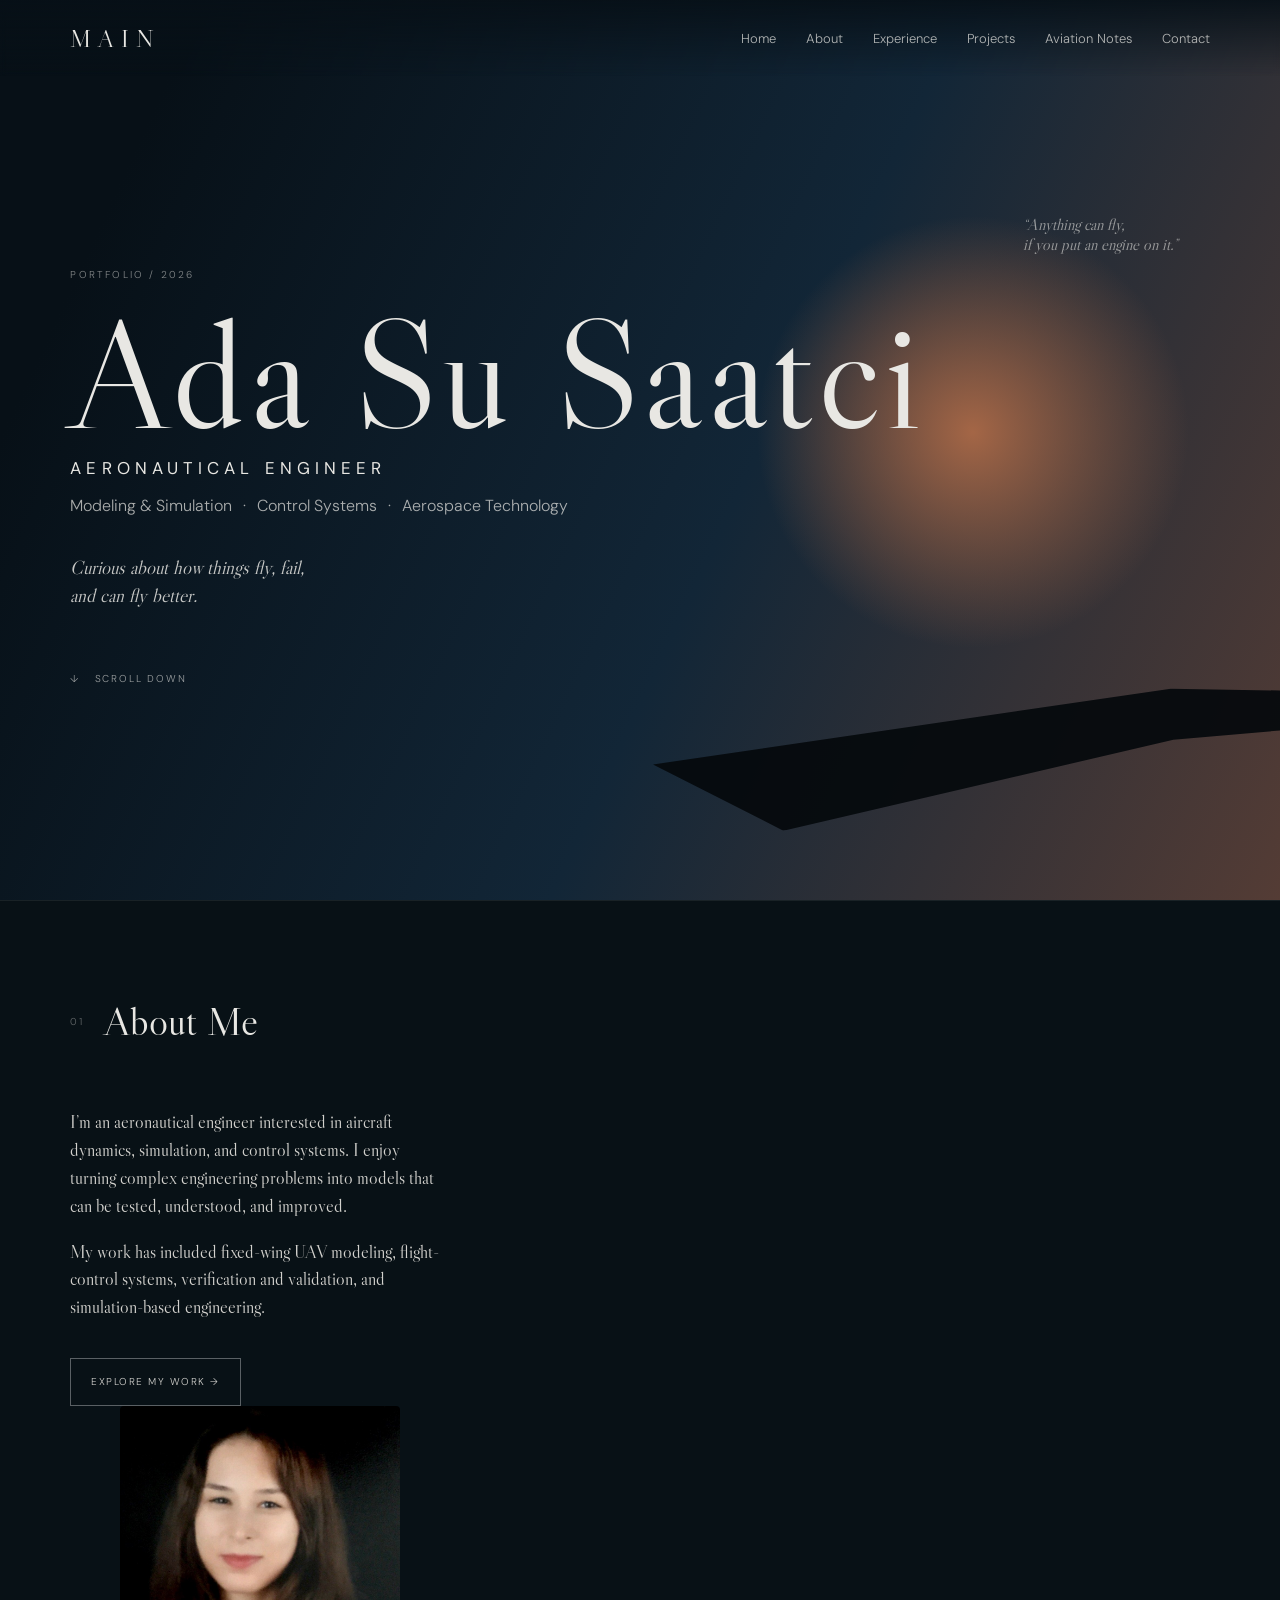
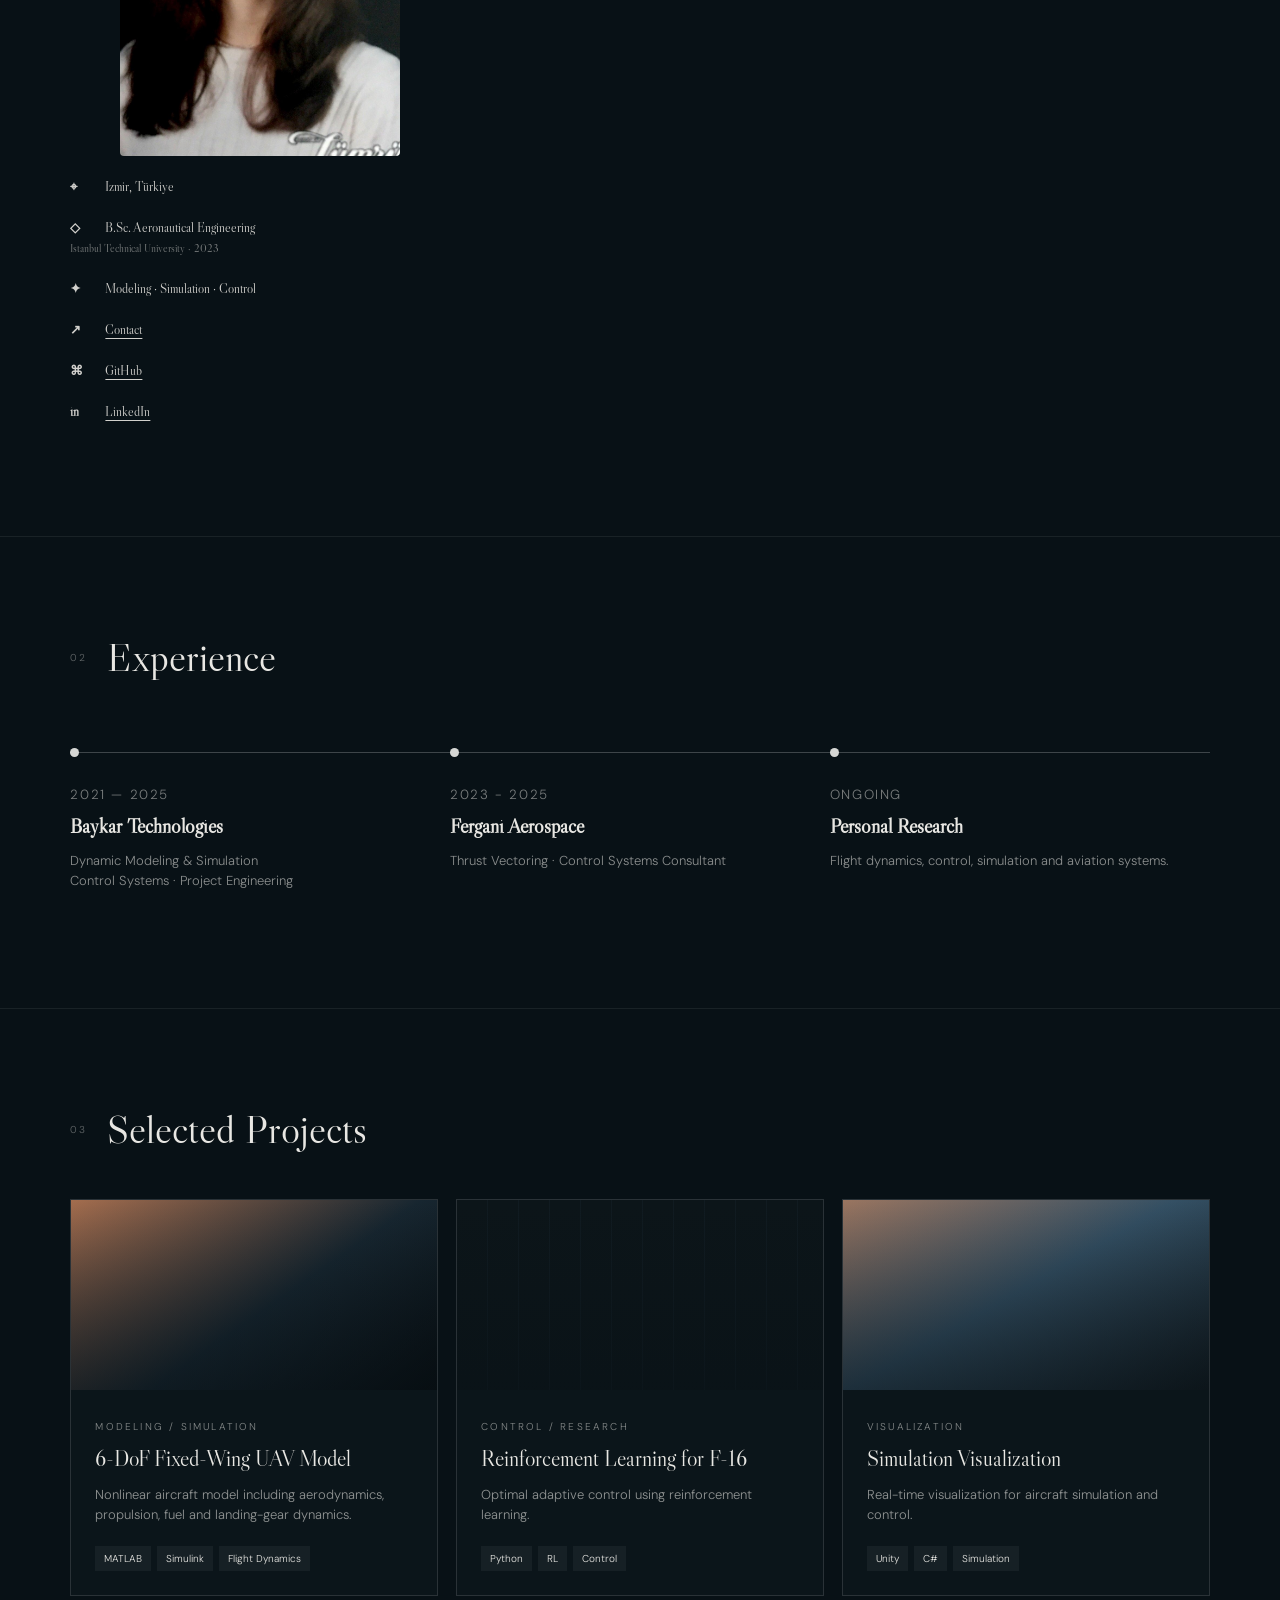
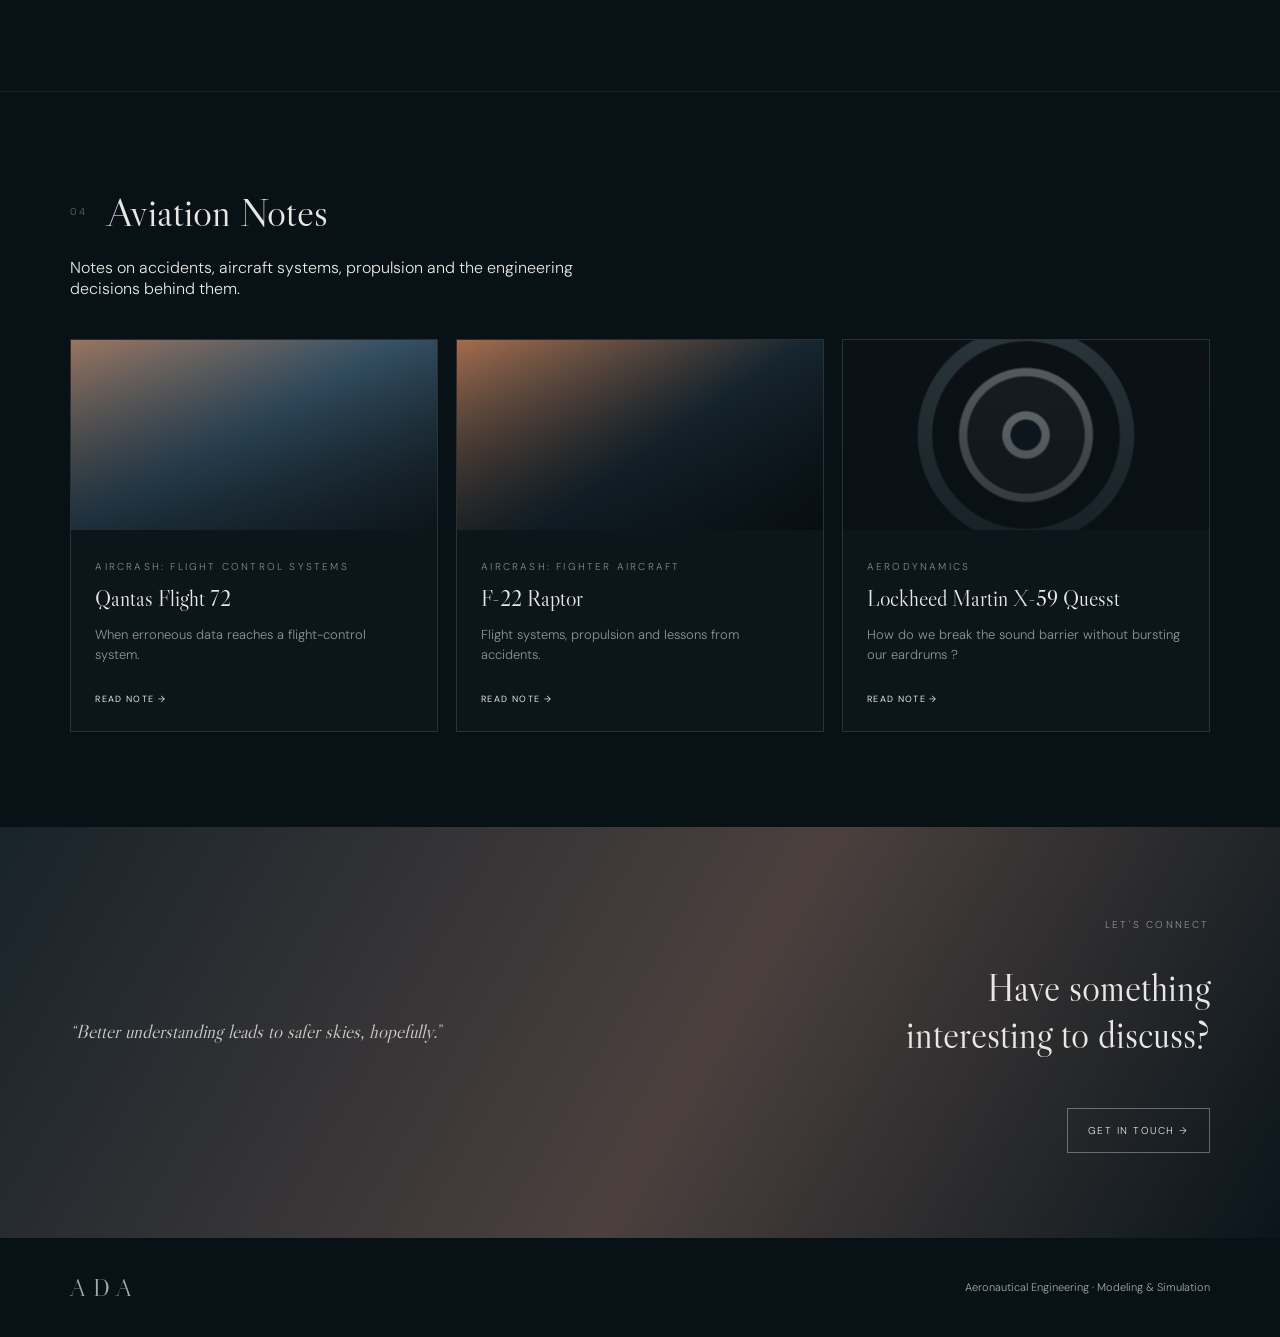
==== index.html @ c023c0b7 "Update index.html" ====
<!doctype html>
<html lang="en">
<head>
  <meta charset="utf-8">
  <meta name="viewport" content="width=device-width,initial-scale=1">
  <meta name="description" content="Ada Su Saatci — Aeronautical Engineer. Modeling, simulation and control systems.">
  <title>Ada Su Saatci | Aeronautical Engineer</title>
  <link rel="preconnect" href="https://fonts.googleapis.com">
  <link rel="preconnect" href="https://fonts.gstatic.com" crossorigin>
  <link href="https://fonts.googleapis.com/css2?family=DM+Sans:wght@300;400;500;600&family=Libre+Caslon+Display&display=swap" rel="stylesheet">
  <link rel="stylesheet" href="./style.css?v=3">
</head>
<body>
<header class="nav">
  <a class="logo" href="#home">MAIN</a>
  <button class="menu" aria-label="Open menu">☰</button>
  <nav>
    <a href="#home">Home</a><a href="#about">About</a><a href="#experience">Experience</a>
    <a href="#projects">Projects</a><a href="#notes">Aviation Notes</a><a href="#contact">Contact</a>
  </nav>
</header>

<main>
<section id="home" class="hero">
  <div class="hero-bg"></div>
  <div class="hero-content reveal">
    <p class="eyebrow">PORTFOLIO / 2026</p>
    <h1>Ada Su Saatci</h1>
    <h2>AERONAUTICAL ENGINEER</h2>
    <p class="specialties">Modeling & Simulation <span>·</span> Control Systems <span>·</span> Aerospace Technology</p>
    <p class="quote">Curious about how things fly, fail,<br>and can fly better.</p>
    <a class="scroll" href="#about">↓ &nbsp; SCROLL DOWN</a>
  </div>
  <p class="hero-note">“Anything can fly,<br>if you put an engine on it.”</p>
</section>

<section id="about" class="section about">
  <div class="section-title reveal"><span>01</span><h2>About Me</h2></div>
  <div class="about-grid">
    <div class="copy reveal">
      <p>I’m an aeronautical engineer interested in aircraft dynamics, simulation, and control systems. I enjoy turning complex engineering problems into models that can be tested, understood, and improved.</p>
      <p>My work has included fixed-wing UAV modeling, flight-control systems, verification and validation, and simulation-based engineering.</p>
      <a class="outline-btn" href="#projects">EXPLORE MY WORK →</a>
<div class="portrait reveal"
     style="width: 280px; height: 350px; overflow: hidden;">
    <img src="./profile.jpg"
         alt="Profile photo"
         style="width: 100%; height: 100%; object-fit: cover;">
</div>
    <div class="facts reveal">
      <p><b>⌖</b> Izmir, Türkiye</p>
      <p><b>◇</b> B.Sc. Aeronautical Engineering<br><small>Istanbul Technical University · 2023</small></p>
      <p><b>✦</b> Modeling · Simulation · Control</p>
      <p><b>↗</b> <a href="saatcia17@itu.edu.tr">Contact</a></p>
      <p><b>⌘</b> <a href="https://github.com/adasusaatci" title="Add your GitHub URL">GitHub</a></p>
      <p><b>in</b> <a href="https://www.linkedin.com/in/adasusaatci/" title="Add your LinkedIn URL">LinkedIn</a></p>
    </div>
  </div>
</section>

<section id="experience" class="section">
  <div class="section-title reveal"><span>02</span><h2>Experience</h2></div>
  <div class="timeline reveal">
    <article><span class="dot"></span><small>2021 — 2025</small><h3>Baykar Technologies</h3><p>Dynamic Modeling & Simulation<br>Control Systems · Project Engineering</p></article>
    <article><span class="dot"></span><small>2023 - 2025 </small><h3>Fergani Aerospace</h3><p>Thrust Vectoring · Control Systems Consultant </p></article>
    <article><span class="dot"></span><small>ONGOING</small><h3>Personal Research</h3><p>Flight dynamics, control, simulation and aviation systems.</p></article>
  </div>
</section>

<section id="projects" class="section">
  <div class="section-title reveal"><span>03</span><h2>Selected Projects</h2></div>
  <div class="cards">
    <article class="card reveal"><div class="card-img aircraft"></div><div class="card-body"><small>MODELING / SIMULATION</small><h3>6-DoF Fixed-Wing UAV Model</h3><p>Nonlinear aircraft model including aerodynamics, propulsion, fuel and landing-gear dynamics.</p><div class="tags"><span>MATLAB</span><span>Simulink</span><span>Flight Dynamics</span></div></div></article>
    <article class="card reveal"><div class="card-img equations"></div><div class="card-body"><small>CONTROL / RESEARCH</small><h3>Reinforcement Learning for F-16</h3><p>Optimal adaptive control using reinforcement learning.</p><div class="tags"><span>Python</span><span>RL</span><span>Control</span></div></div></article>
    <article class="card reveal"><div class="card-img sim"></div><div class="card-body"><small>VISUALIZATION</small><h3>Simulation Visualization</h3><p>Real-time visualization for aircraft simulation and control.</p><div class="tags"><span>Unity</span><span>C#</span><span>Simulation</span></div></div></article>
  </div>
</section>

<section id="notes" class="section notes">
  <div class="section-title reveal"><span>04</span><h2>Aviation Notes</h2></div>
  <p class="intro reveal">Notes on accidents, aircraft systems, propulsion and the engineering decisions behind them.</p>
  <div class="cards">
    <a class="card note-card reveal" href="articles/qantas-72.html"><div class="card-img qantas"></div><div class="card-body"><small>AIRCRASH: FLIGHT CONTROL SYSTEMS</small><h3>Qantas Flight 72</h3><p>When erroneous data reaches a flight-control system.</p><b>READ NOTE →</b></div></a>
    <a class="card note-card reveal" href="articles/f22.html"><div class="card-img raptor"></div><div class="card-body"><small>AIRCRASH: FIGHTER AIRCRAFT</small><h3>F-22 Raptor</h3><p>Flight systems, propulsion and lessons from accidents.</p><b>READ NOTE →</b></div></a>
    <a class="card note-card reveal" href="articles/x-59.html"><div class="card-img engine"></div><div class="card-body"><small>AERODYNAMICS</small><h3>Lockheed Martin X-59 Quesst</h3><p>How do we break the sound barrier without bursting our eardrums ? </p><b>READ NOTE →</b></div></a>
  </div>
</section>

<section id="contact" class="contact">
  <p class="quote">“Better understanding leads to safer skies, hopefully.”</p>
  <div><small>LET'S CONNECT</small><h2>Have something<br>interesting to discuss?</h2><a class="outline-btn" href="mailto:YOUR_EMAIL_HERE">GET IN TOUCH →</a></div>
</section>
</main>

<footer><a class="logo" href="#home">ADA</a><span>Aeronautical Engineering · Modeling & Simulation</span></footer>
<script src="script.js"></script>
</body>
</html>
---- style.css ----
/* =========================
   GENERAL
========================= */

* {
    box-sizing: border-box;
}

html {
    scroll-behavior: smooth;
}

body {
    margin: 0;
    background: #081116;
    color: #e8e7e3;
    font-family: "DM Sans", sans-serif;
    font-weight: 300;
}

a {
    color: inherit;
    text-decoration: none;
}


/* =========================
   NAVIGATION
========================= */

.nav {
    height: 76px;
    position: fixed;
    z-index: 20;
    top: 0;
    left: 0;
    right: 0;

    display: flex;
    align-items: center;
    justify-content: space-between;

    padding: 0 5.5vw;

    background: linear-gradient(#071017e8, transparent);
    backdrop-filter: blur(3px);
}

.logo {
    font-family: "Libre Caslon Display", serif;
    letter-spacing: 0.28em;
    font-size: 24px;
}

.nav nav {
    display: flex;
    gap: 30px;
    font-size: 13px;
}

.nav nav a {
    opacity: 0.75;
    transition: 0.25s;
}

.nav nav a:hover {
    opacity: 1;
}

.menu {
    display: none;
    background: none;
    border: 0;
    color: white;
    font-size: 22px;
}


/* =========================
   HERO
========================= */

.hero {
    height: 100vh;
    min-height: 690px;
    position: relative;

    display: flex;
    align-items: center;

    overflow: hidden;
}

.hero-bg {
    position: absolute;
    inset: 0;

    background:
        radial-gradient(
            circle at 76% 48%,
            #a46646 0,
            transparent 20%
        ),
        linear-gradient(
            115deg,
            #071017 12%,
            #122637 57%,
            #543c35 100%
        );
}

.hero-bg::after {
    content: "";

    position: absolute;
    right: -6vw;
    bottom: 9vh;

    width: 55vw;
    height: 10vw;

    background: #05090c;

    clip-path: polygon(
        0 43%,
        74% 5%,
        100% 15%,
        100% 40%,
        74% 45%,
        18% 100%
    );

    transform: rotate(-3deg);
    opacity: 0.92;
}

.hero-content {
    position: relative;
    z-index: 2;

    margin-left: 5.5vw;
    margin-top: 5vh;
}

.eyebrow,
.card small,
.contact small {
    font-size: 10px;
    letter-spacing: 0.22em;
    opacity: 0.55;
}

.hero h1 {
    font-family: "Libre Caslon Display", serif;
    font-size: clamp(90px, 12vw, 180px);
    font-weight: 400;
    line-height: 0.7;

    margin: 40px 0 28px;

    letter-spacing: 0.03em;
}

.hero h2 {
    font-size: 17px;
    letter-spacing: 0.3em;
    font-weight: 400;
}

.specialties {
    opacity: 0.72;
}

.specialties span {
    margin: 0 7px;
}

.quote {
    font-family: "Libre Caslon Display", serif;
    font-style: italic;

    font-size: 19px;
    line-height: 1.5;

    opacity: 0.85;
}

.hero .quote {
    margin-top: 38px;
}

.scroll {
    display: inline-block;

    margin-top: 42px;

    font-size: 10px;
    letter-spacing: 0.18em;

    opacity: 0.65;
}

.hero-note {
    position: absolute;
    z-index: 2;

    right: 8vw;
    top: 22vh;

    font-family: "Libre Caslon Display", serif;
    font-style: italic;

    opacity: 0.6;
}


/* =========================
   SECTIONS
========================= */

.section {
    padding: 95px 5.5vw;
    border-top: 1px solid #ffffff12;
}

.section-title {
    display: flex;
    align-items: center;
    gap: 20px;

    margin-bottom: 45px;
}

.section-title span {
    font-size: 10px;
    letter-spacing: 0.2em;
    opacity: 0.4;
}

.section-title h2 {
    font-family: "Libre Caslon Display", serif;
    font-size: 40px;
    font-weight: 400;

    margin: 0;
}


/* =========================
   ABOUT
========================= */

.about-grid {
    display: grid;

    grid-template-columns:
        1fr
        0.8fr
        0.8fr;

    gap: 6vw;

    align-items: center;
}

.copy {
    font-family: "Libre Caslon Display", serif;

    font-size: 18px;
    line-height: 1.55;

    color: #d2d1cd;
}

.outline-btn {
    font-family: "DM Sans", sans-serif;

    font-size: 10px;
    letter-spacing: 0.15em;

    border: 1px solid #ffffff55;

    padding: 15px 20px;

    display: inline-block;

    margin-top: 18px;

    transition: 0.25s;
}

.outline-btn:hover {
    background: #eeeeee;
    color: #081116;
}


/* =========================
   PORTRAIT
========================= */

.about-grid .portrait {
    width: 100%;
    max-width: 280px;
    height: 350px;
    min-width: 0;
    overflow: hidden;
    margin: 0 auto;
    border-radius: 4px;
}

.about-grid .portrait img {
    width: 100%;
    max-width: 100%;
    height: 100%;
    object-fit: cover;
    object-position: center;
    display: block;
}

/* =========================
   FACTS
========================= */

.facts {
    font-size: 13px;
    line-height: 1.6;
}

.facts p {
    margin: 20px 0;
}

.facts b {
    display: inline-block;
    width: 32px;
}

.facts small {
    opacity: 0.55;
}

.facts a {
    text-decoration: underline;
    text-underline-offset: 4px;
}


/* =========================
   TIMELINE
========================= */

.timeline {
    display: grid;

    grid-template-columns:
        repeat(3, 1fr);

    gap: 0;

    border-top: 1px solid #ffffff38;

    margin-top: 70px;
}

.timeline article {
    position: relative;

    padding:
        30px
        35px
        10px
        0;
}

.timeline .dot {
    position: absolute;

    width: 9px;
    height: 9px;

    background: #d6d7d4;

    border-radius: 50%;

    top: -5px;
}

.timeline small {
    opacity: 0.5;
    letter-spacing: 0.12em;
}

.timeline h3 {
    font-family: "Libre Caslon Display", serif;

    font-size: 20px;

    margin: 10px 0;
}

.timeline p {
    opacity: 0.58;

    font-size: 13px;
    line-height: 1.5;
}


/* =========================
   CARDS
========================= */

.cards {
    display: grid;

    grid-template-columns:
        repeat(3, 1fr);

    gap: 18px;
}

.card {
    border: 1px solid #ffffff20;

    background: #0b151a;

    overflow: hidden;

    transition: 0.3s;
}

.card:hover {
    transform: translateY(-5px);

    border-color: #ffffff50;
}

.card-img {
    height: 190px;

    background-size: cover;
    background-position: center;

    position: relative;
}

.card-img::after {
    content: "";

    position: absolute;
    inset: 0;

    background:
        linear-gradient(
            transparent,
            #08111688
        );
}


/* =========================
   CARD BACKGROUNDS
========================= */

.aircraft,
.raptor {
    background:
        linear-gradient(
            145deg,
            #a46d4e,
            #172630 55%,
            #060b0e
        );
}

.equations {
    background:
        repeating-linear-gradient(
            90deg,
            #0c1519 0,
            #0c1519 30px,
            #152129 31px
        ),
        linear-gradient(
            #14212a,
            #060b0e
        );
}

.sim,
.qantas {
    background:
        linear-gradient(
            150deg,
            #9a7560,
            #345064 48%,
            #11191e
        );
}

.engine {
    background:
        radial-gradient(
            circle,
            #101820 0 7%,
            #73777a 8% 11%,
            #171d20 12% 28%,
            #5a6063 29% 32%,
            #0b1114 33% 45%,
            #29343a 46% 52%,
            #0b1114 53%
        );
}


/* =========================
   CARD CONTENT
========================= */

.card-body {
    padding: 24px;
}

.card h3 {
    font-family: "Libre Caslon Display", serif;

    font-size: 22px;
    font-weight: 400;

    margin: 10px 0;
}

.card p {
    font-size: 13px;

    opacity: 0.6;

    line-height: 1.55;
}

.tags {
    display: flex;

    flex-wrap: wrap;

    gap: 6px;

    margin-top: 20px;
}

.tags span {
    font-size: 10px;

    background: #ffffff0c;

    padding: 6px 9px;
}

.note-card b {
    font-size: 9px;
    letter-spacing: 0.15em;

    font-weight: 400;

    display: inline-block;

    margin-top: 15px;
}

.intro {
    max-width: 570px;

    opacity: 0.6;

    margin: -25px 0 40px;
}


/* =========================
   ARTICLE
========================= */

/* Normal article text */

.article p {
    font-family: "Libre Caslon Display", serif;

    font-size: 19px;
    line-height: 1.8;

    color: #c9c9c5;

    margin-bottom: 25px;
}


/* Bold text */

.article strong,
.article b {
    font-family: Georgia, "Times New Roman", serif;
    font-weight: 700 !important;
    color: #ffffff;
}


/* Italic text */

.article em {
    font-style: italic;
}


/* Article images */

.article-image {
    margin: 50px 0;
}

.article-image img {
    width: 100%;
    height: auto;

    display: block;
}

.article-image figcaption {
    margin-top: 10px;

    font-family: "DM Sans", sans-serif;

    font-size: 12px;
    line-height: 1.5;

    opacity: 0.5;
}


/* =========================
   CONTACT
========================= */

.contact {
    min-height: 390px;

    padding: 85px 5.5vw;

    display: flex;

    justify-content: space-between;
    align-items: center;

    background:
        linear-gradient(
            120deg,
            #18232a,
            #4b403e 55%,
            #0a151b
        );
}

.contact > div {
    text-align: right;
}

.contact h2 {
    font-family: "Libre Caslon Display", serif;

    font-size: 38px;
    font-weight: 400;
}


/* =========================
   FOOTER
========================= */

footer {
    padding: 35px 5.5vw;

    display: flex;

    justify-content: space-between;
    align-items: center;

    font-size: 11px;

    opacity: 0.7;
}


/* =========================
   ANIMATIONS
========================= */

.reveal {
    opacity: 0;

    transform:
        translateY(18px);

    transition:
        opacity 0.8s,
        transform 0.8s;
}

.reveal.visible {
    opacity: 1;

    transform: none;
}


/* =========================
   MOBILE
========================= */

@media (max-width: 800px) {

    .nav nav {
        display: none;

        position: absolute;

        top: 70px;
        right: 5vw;

        background: #0b151af5;

        padding: 25px;

        flex-direction: column;
    }

    .nav nav.open {
        display: flex;
    }

    .menu {
        display: block;
    }

    .hero h1 {
        font-size: 100px;
    }

    .hero-note {
        display: none;
    }

    .about-grid,
    .cards,
    .timeline {
        grid-template-columns: 1fr;
    }

    .about-grid {
        gap: 35px;
    }

    .portrait {
        max-width: 360px;
    }

    .timeline {
        border-top: 0;
    }

    .timeline article {
        border-left:
            1px solid #ffffff38;

        padding:
            0
            0
            40px
            30px;
    }

    .timeline .dot {
        left: -5px;
        top: 3px;
    }

    .contact {
        display: block;
    }

    .contact > div {
        text-align: left;

        margin-top: 70px;
    }

    footer span {
        display: none;
    }
}
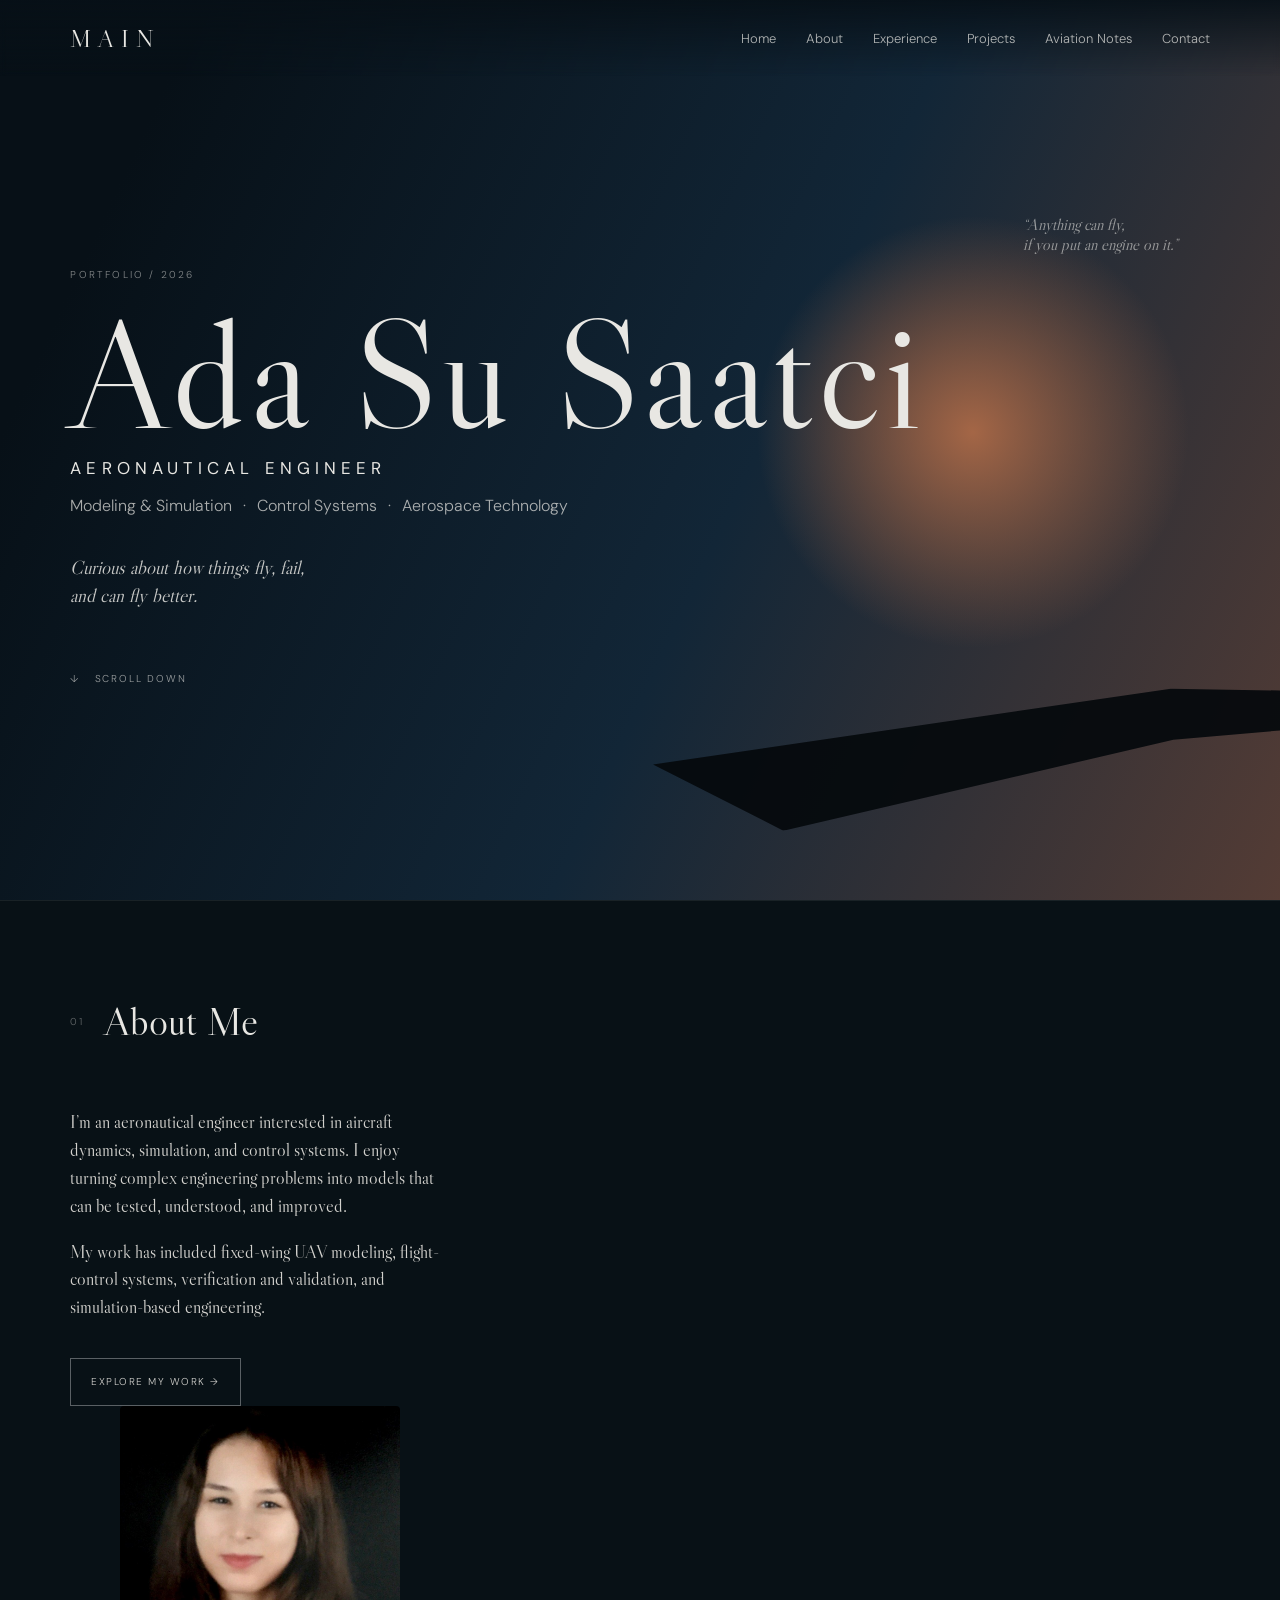
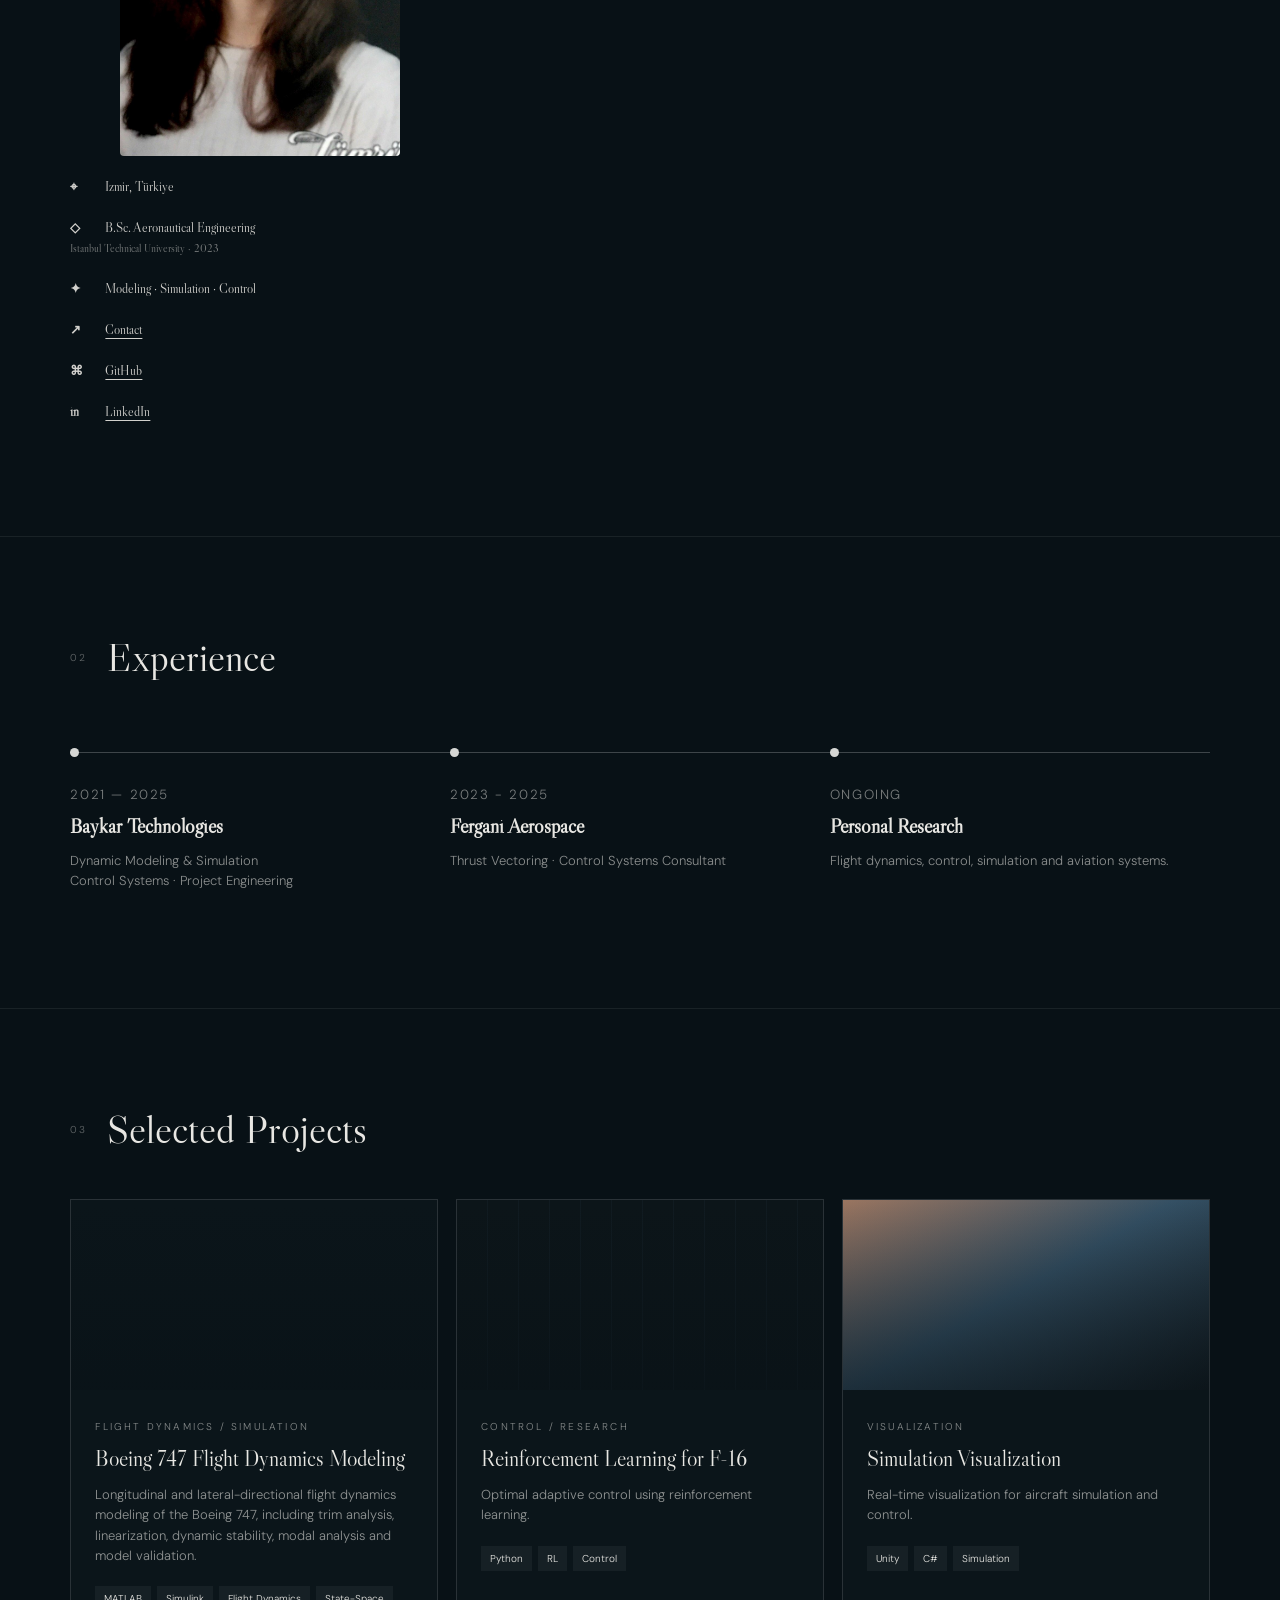
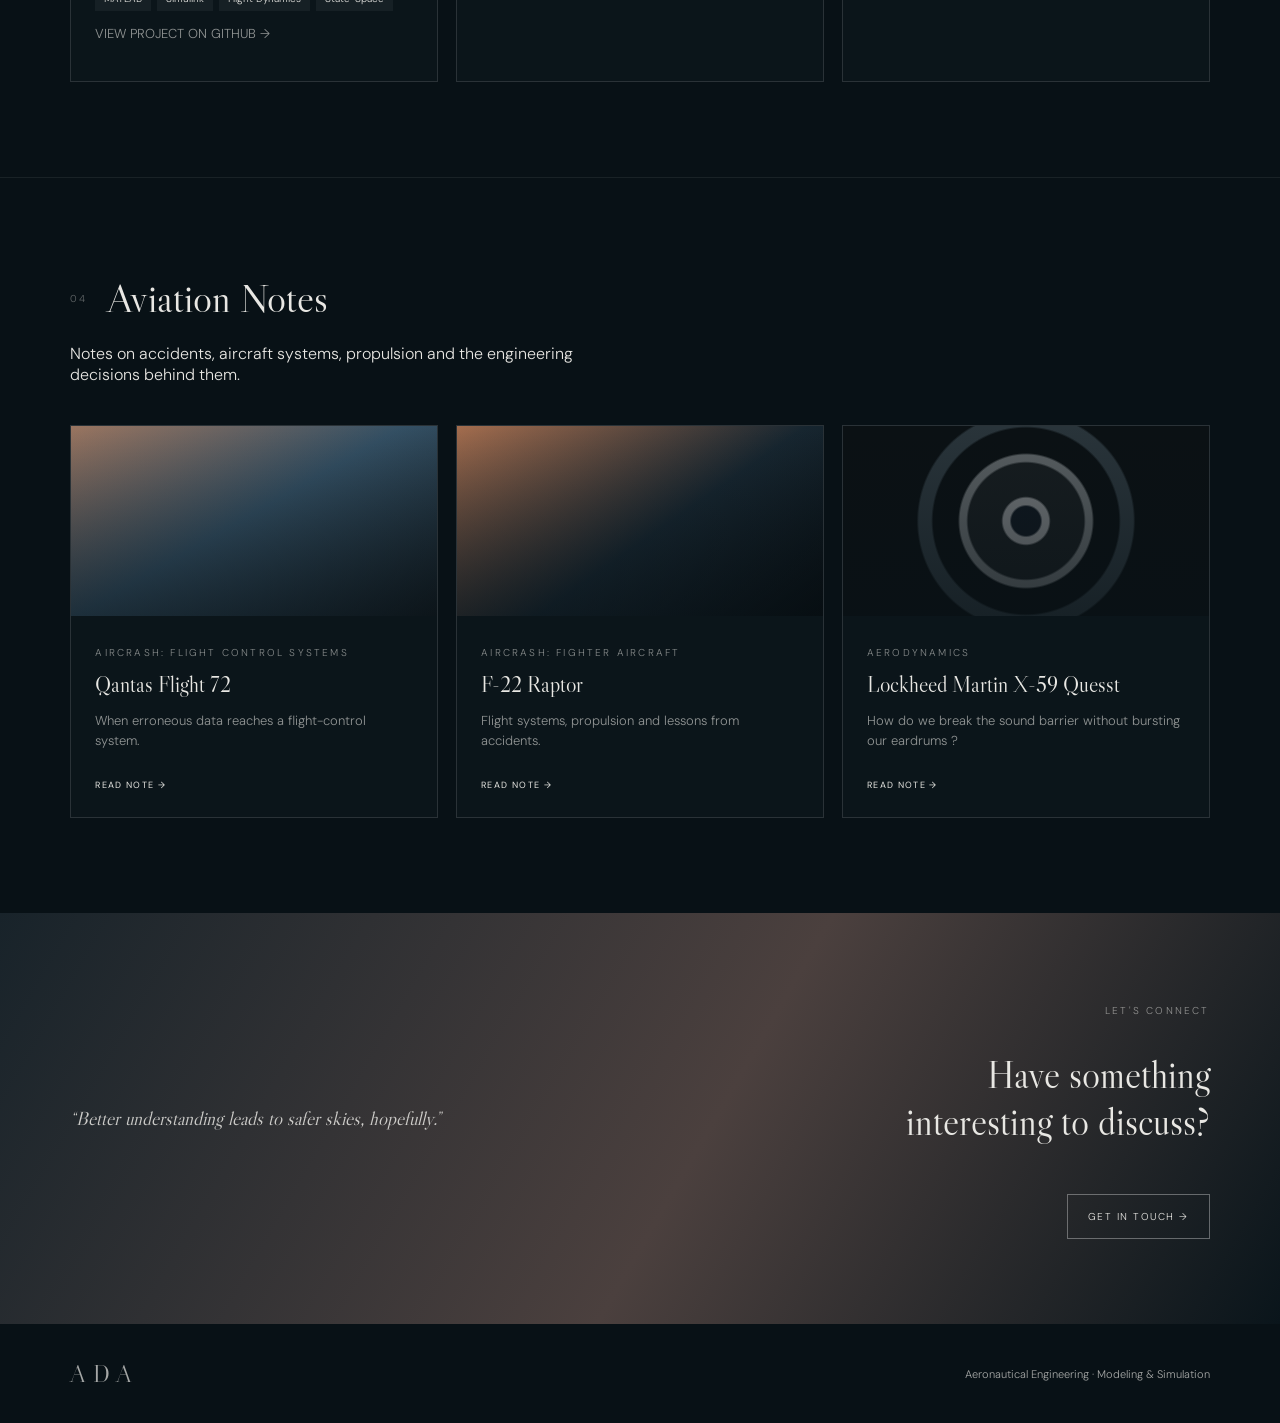
==== commit 45e76516: "Update index.html" ====
--- a/index.html
+++ b/index.html
@@ -70,7 +70,37 @@
 <section id="projects" class="section">
   <div class="section-title reveal"><span>03</span><h2>Selected Projects</h2></div>
   <div class="cards">
-    <article class="card reveal"><div class="card-img aircraft"></div><div class="card-body"><small>MODELING / SIMULATION</small><h3>6-DoF Fixed-Wing UAV Model</h3><p>Nonlinear aircraft model including aerodynamics, propulsion, fuel and landing-gear dynamics.</p><div class="tags"><span>MATLAB</span><span>Simulink</span><span>Flight Dynamics</span></div></div></article>
+    <a class="card reveal"
+   href="https://github.com/adasusaatci/B747-Flight-Dynamics"
+   target="_blank"
+   rel="noopener noreferrer">
+
+    <div class="card-img b747"></div>
+
+    <div class="card-body">
+
+        <small>FLIGHT DYNAMICS / SIMULATION</small>
+
+        <h3>Boeing 747 Flight Dynamics Modeling</h3>
+
+        <p>
+            Longitudinal and lateral-directional flight
+            dynamics modeling of the Boeing 747, including
+            trim analysis, linearization, dynamic stability,
+            modal analysis and model validation.
+        </p>
+
+        <div class="tags">
+            <span>MATLAB</span>
+            <span>Simulink</span>
+            <span>Flight Dynamics</span>
+            <span>State-Space</span>
+        </div>
+
+        <p class="project-link">VIEW PROJECT ON GITHUB →</p>
+
+    </div>
+</a>
     <article class="card reveal"><div class="card-img equations"></div><div class="card-body"><small>CONTROL / RESEARCH</small><h3>Reinforcement Learning for F-16</h3><p>Optimal adaptive control using reinforcement learning.</p><div class="tags"><span>Python</span><span>RL</span><span>Control</span></div></div></article>
     <article class="card reveal"><div class="card-img sim"></div><div class="card-body"><small>VISUALIZATION</small><h3>Simulation Visualization</h3><p>Real-time visualization for aircraft simulation and control.</p><div class="tags"><span>Unity</span><span>C#</span><span>Simulation</span></div></div></article>
   </div>
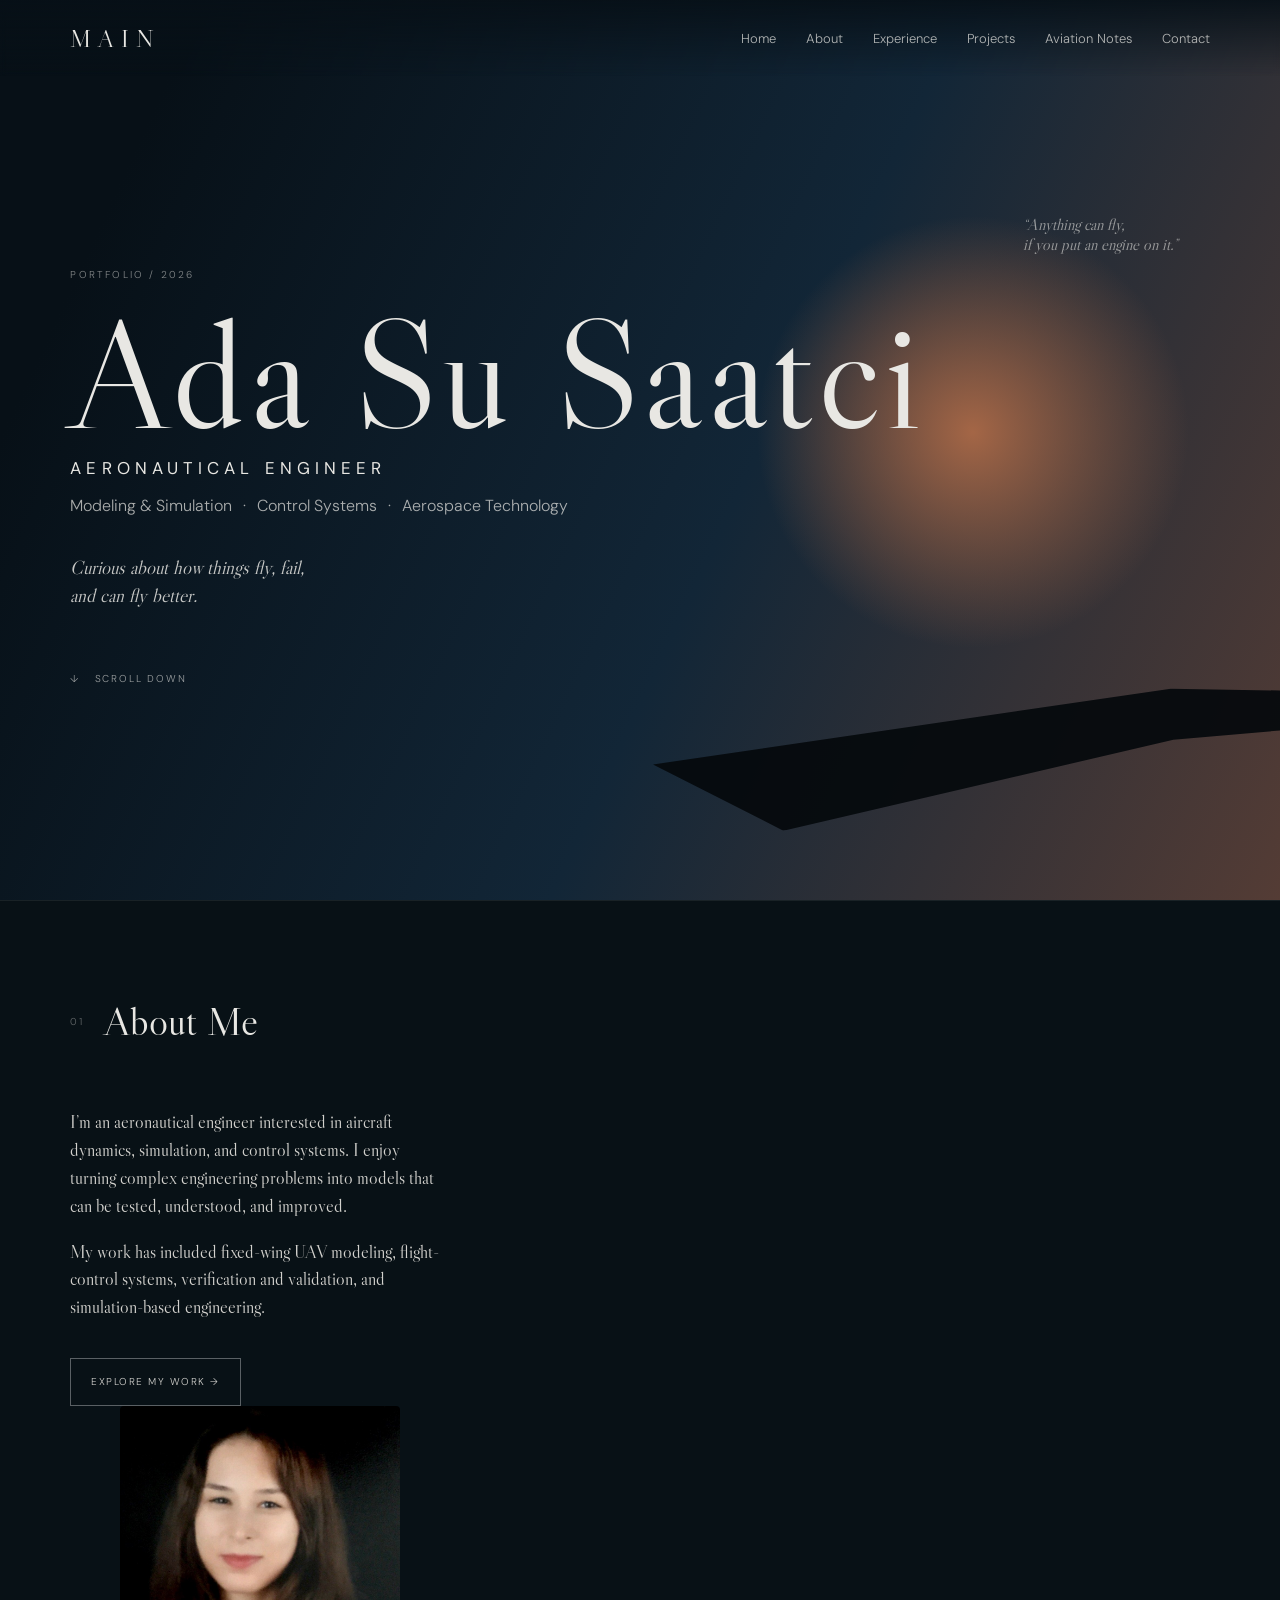
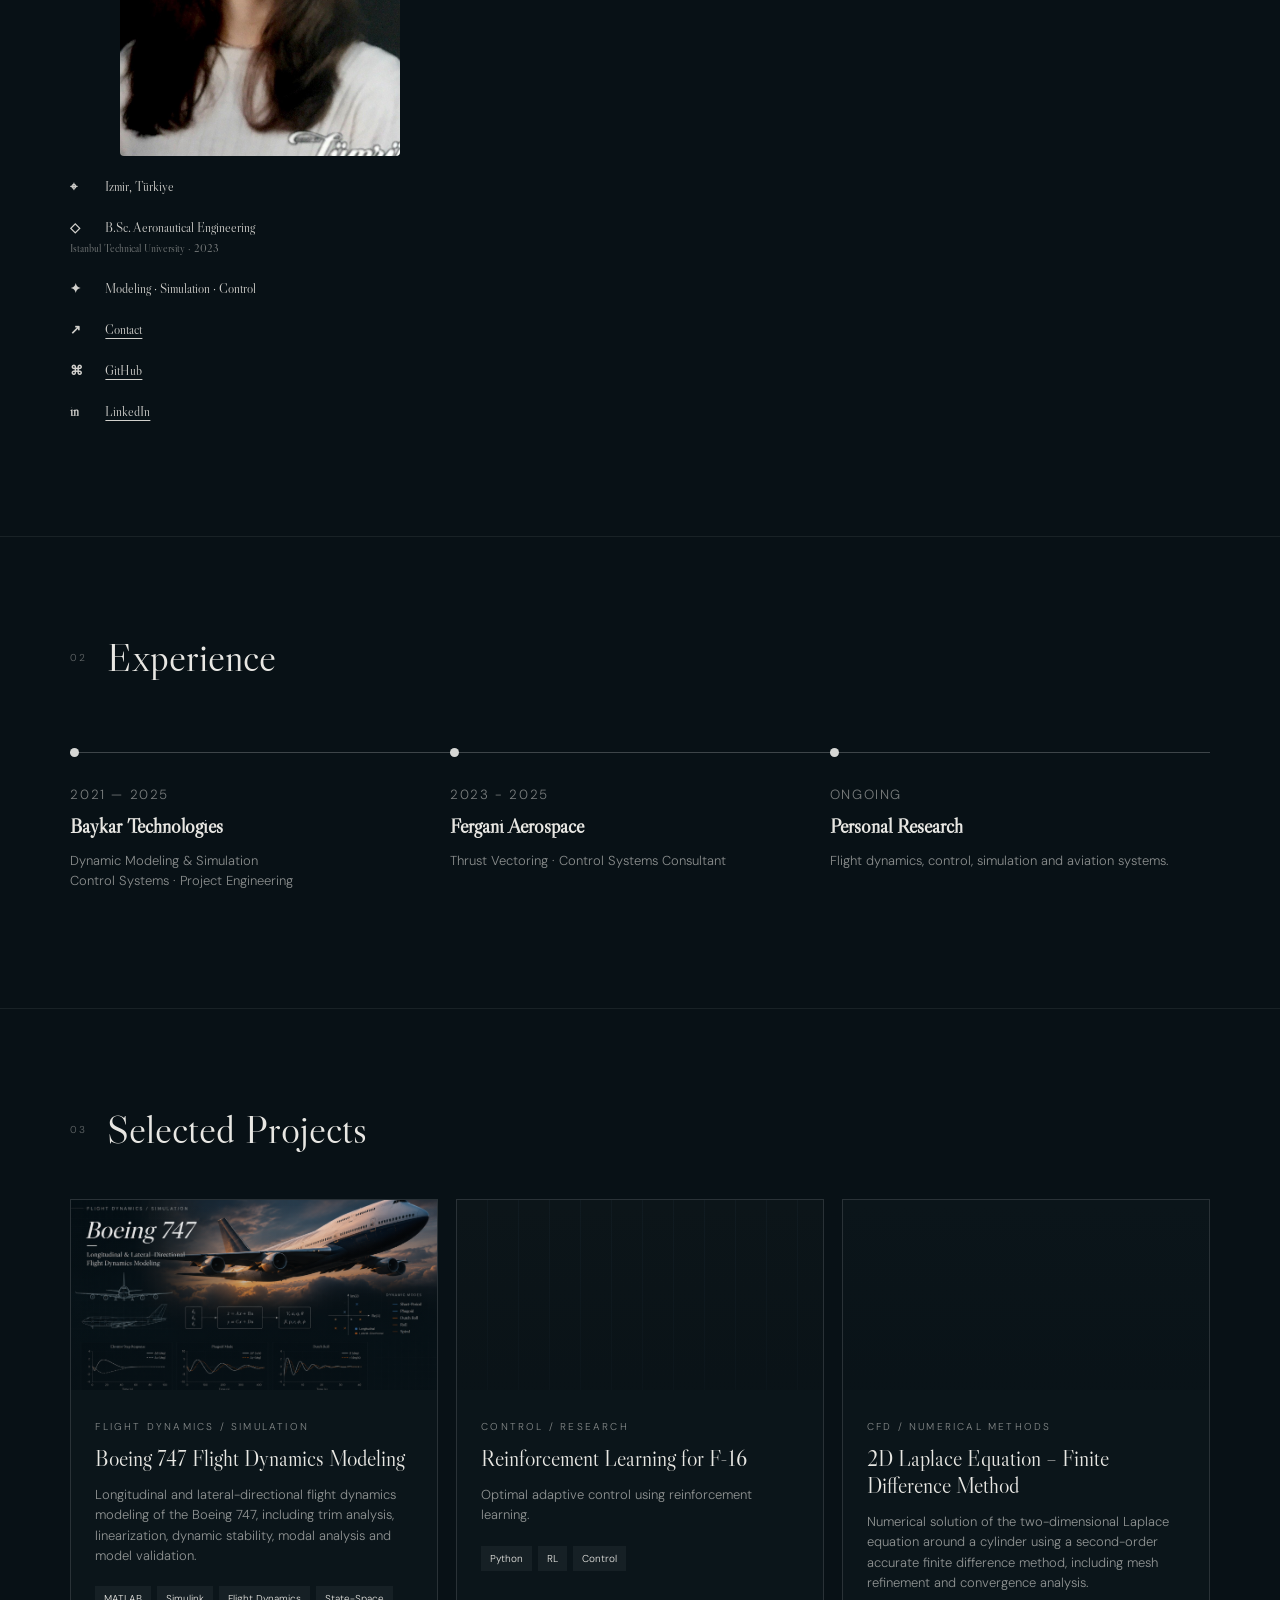
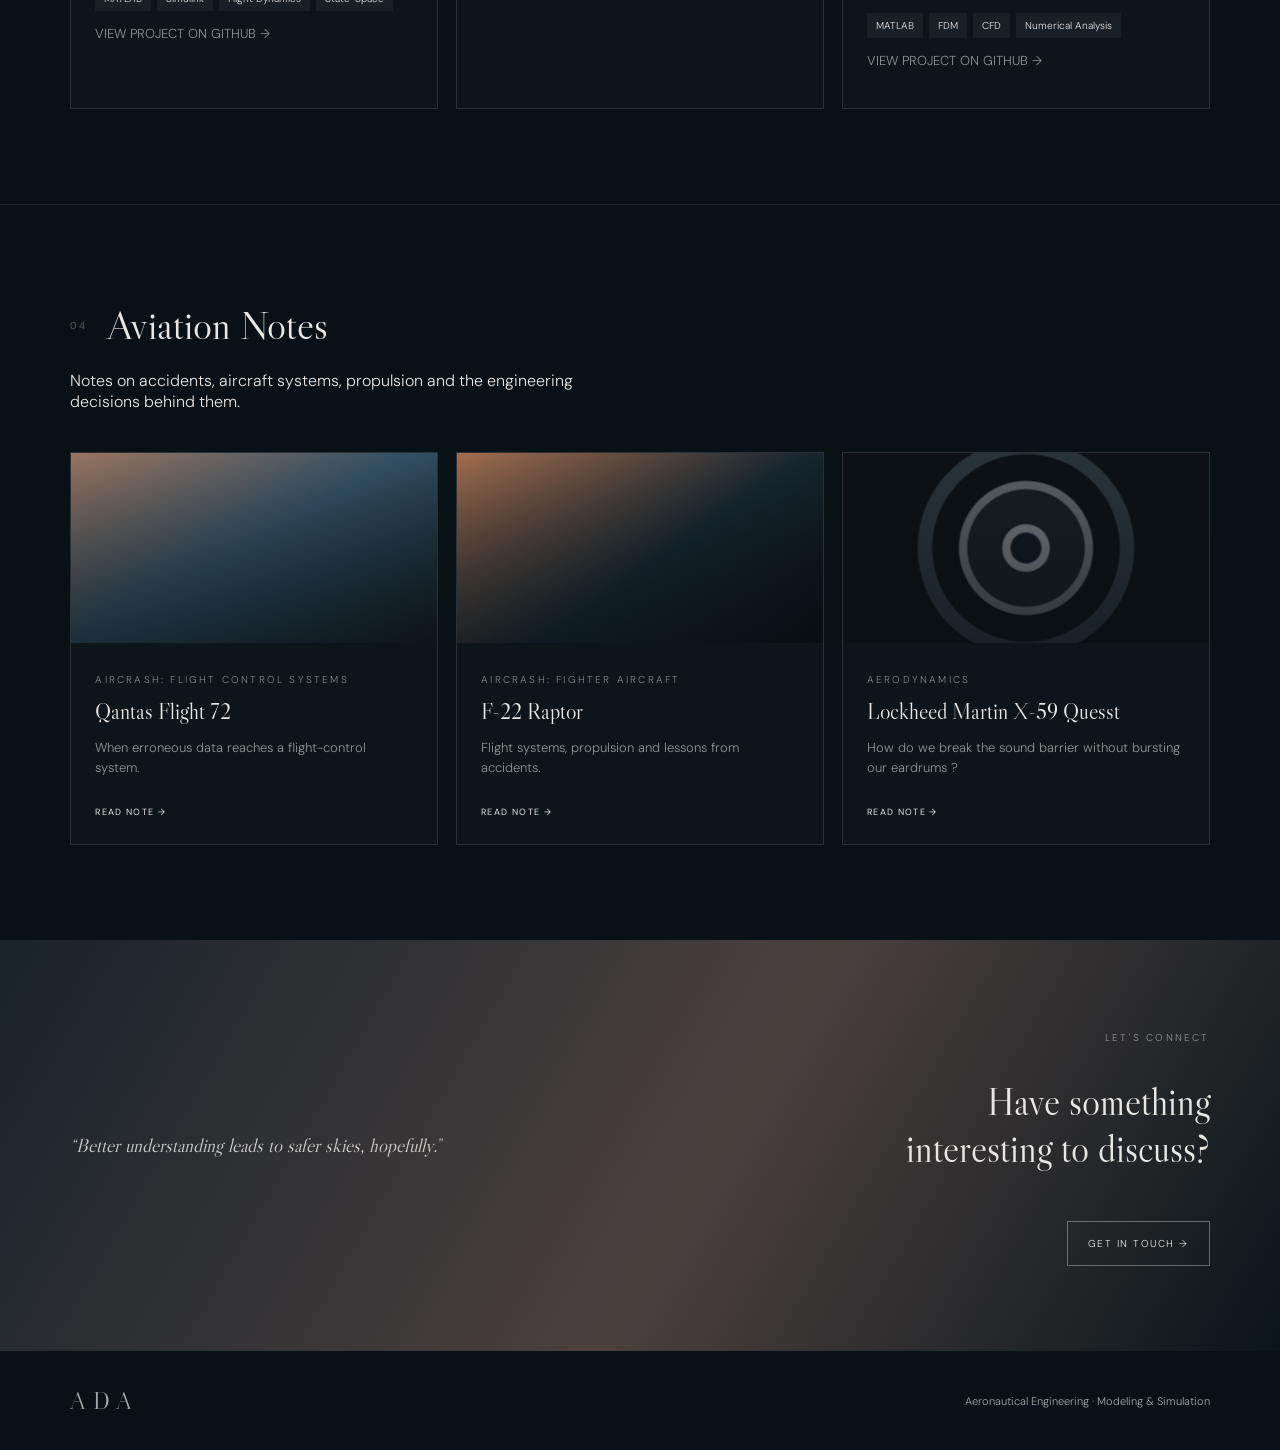
==== commit 6dda3df8: "Update index.html" ====
--- a/index.html
+++ b/index.html
@@ -102,7 +102,37 @@
     </div>
 </a>
     <article class="card reveal"><div class="card-img equations"></div><div class="card-body"><small>CONTROL / RESEARCH</small><h3>Reinforcement Learning for F-16</h3><p>Optimal adaptive control using reinforcement learning.</p><div class="tags"><span>Python</span><span>RL</span><span>Control</span></div></div></article>
-    <article class="card reveal"><div class="card-img sim"></div><div class="card-body"><small>VISUALIZATION</small><h3>Simulation Visualization</h3><p>Real-time visualization for aircraft simulation and control.</p><div class="tags"><span>Unity</span><span>C#</span><span>Simulation</span></div></div></article>
+    <a class="card reveal"
+   href="https://github.com/adasusaatci/2D_Laplace_Equation_FDM"
+   target="_blank"
+   rel="noopener noreferrer">
+
+    <div class="card-img laplace-fdm"></div>
+
+    <div class="card-body">
+
+        <small>CFD / NUMERICAL METHODS</small>
+
+        <h3>2D Laplace Equation – Finite Difference Method</h3>
+
+        <p>
+            Numerical solution of the two-dimensional Laplace
+            equation around a cylinder using a second-order
+            accurate finite difference method, including mesh
+            refinement and convergence analysis.
+        </p>
+
+        <div class="tags">
+            <span>MATLAB</span>
+            <span>FDM</span>
+            <span>CFD</span>
+            <span>Numerical Analysis</span>
+        </div>
+
+        <p class="project-link">VIEW PROJECT ON GITHUB →</p>
+
+    </div>
+</a>
   </div>
 </section>
 
--- a/style.css
+++ b/style.css
@@ -517,6 +517,11 @@
 /* =========================
    CARD CONTENT
 ========================= */
+.b747 {
+    background-image: url("images/b747.jpg");
+    background-size: cover;
+    background-position: center;
+}
 
 .card-body {
     padding: 24px;
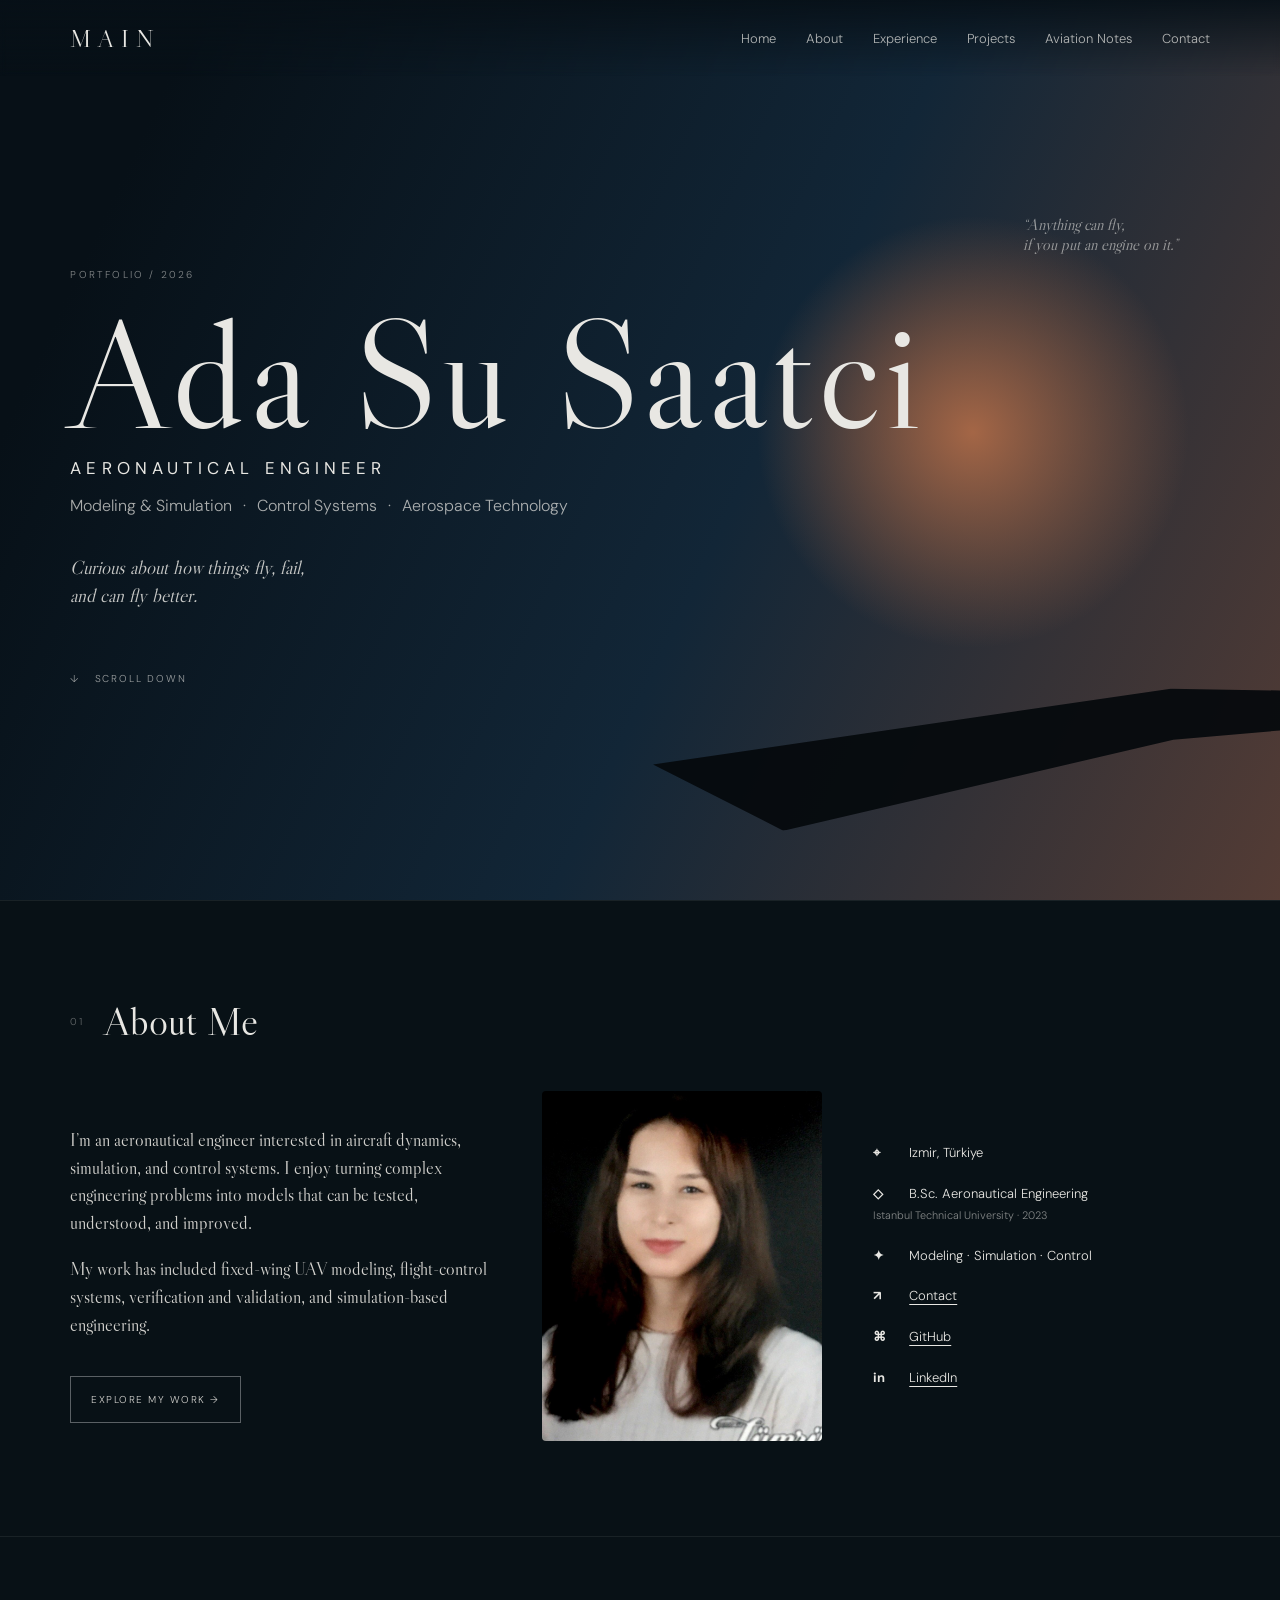
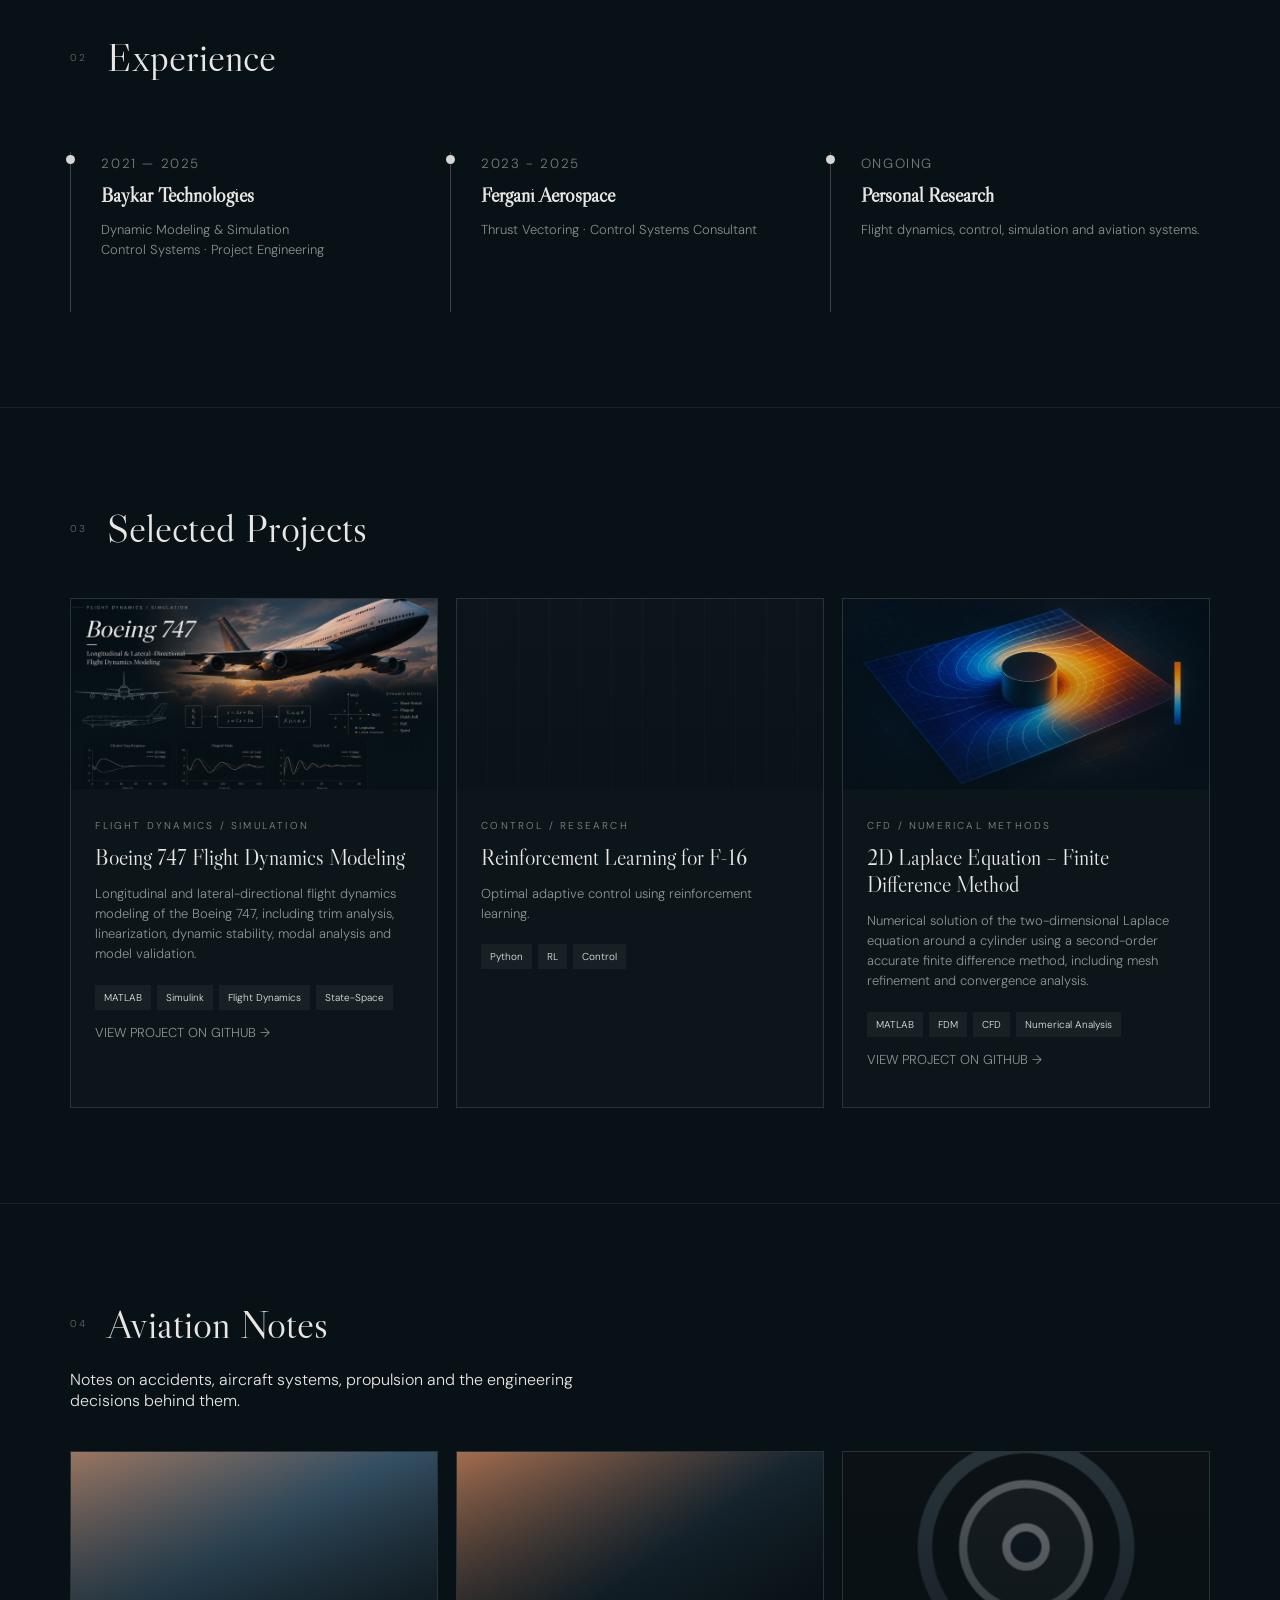
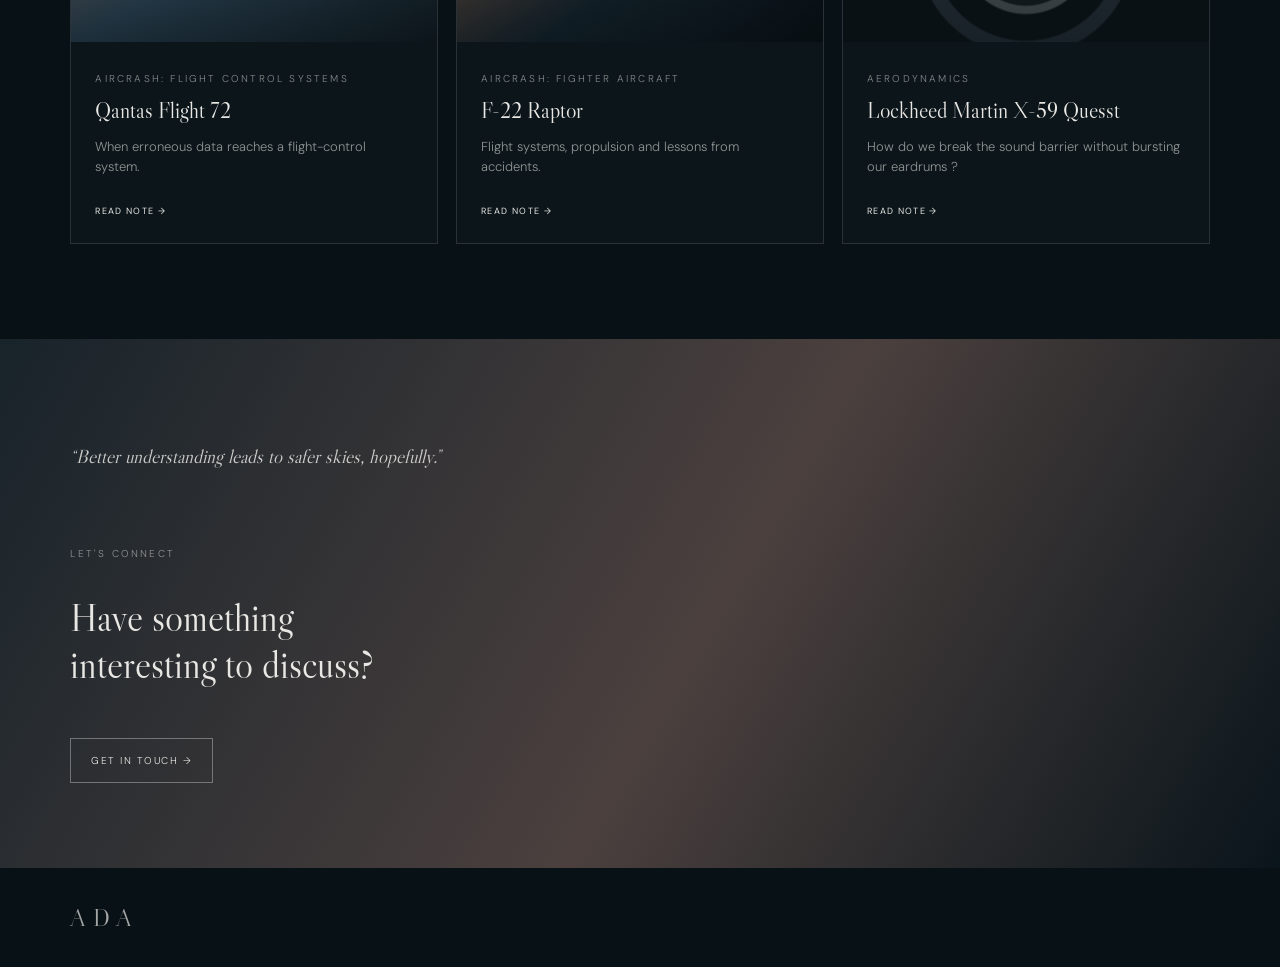
==== commit be439985: "Update index.html" ====
--- a/index.html
+++ b/index.html
@@ -41,6 +41,7 @@
       <p>I’m an aeronautical engineer interested in aircraft dynamics, simulation, and control systems. I enjoy turning complex engineering problems into models that can be tested, understood, and improved.</p>
       <p>My work has included fixed-wing UAV modeling, flight-control systems, verification and validation, and simulation-based engineering.</p>
       <a class="outline-btn" href="#projects">EXPLORE MY WORK →</a>
+</div>
 <div class="portrait reveal"
      style="width: 280px; height: 350px; overflow: hidden;">
     <img src="./profile.jpg"
--- a/style.css
+++ b/style.css
@@ -252,14 +252,8 @@
 
 .about-grid {
     display: grid;
-
-    grid-template-columns:
-        1fr
-        0.8fr
-        0.8fr;
-
-    gap: 6vw;
-
+    grid-template-columns: minmax(0, 1fr) 280px minmax(0, 0.8fr);
+    gap: 4vw;
     align-items: center;
 }
 
@@ -522,6 +516,11 @@
     background-size: cover;
     background-position: center;
 }
+.laplace-fdm {
+    background-image: url("images/laplace-fdm.png");
+    background-size: cover;
+    background-position: center;
+}
 
 .card-body {
     padding: 24px;
@@ -755,14 +754,23 @@
     }
 
     .about-grid,
-    .cards,
-    .timeline {
+.cards,
+.timeline {
+    grid-template-columns: 1fr;
+}
+
+.about-grid {
+    grid-template-columns: minmax(0, 1fr) 28% minmax(0, 0.8fr);
+    gap: 20px;
+} gap: 35px;
+    }
+
+@media (max-width: 600px) {
+    .about-grid {
         grid-template-columns: 1fr;
-    }
-
-    .about-grid {
         gap: 35px;
     }
+}
 
     .portrait {
         max-width: 360px;
@@ -801,4 +809,6 @@
     footer span {
         display: none;
     }
-}
+
+
+
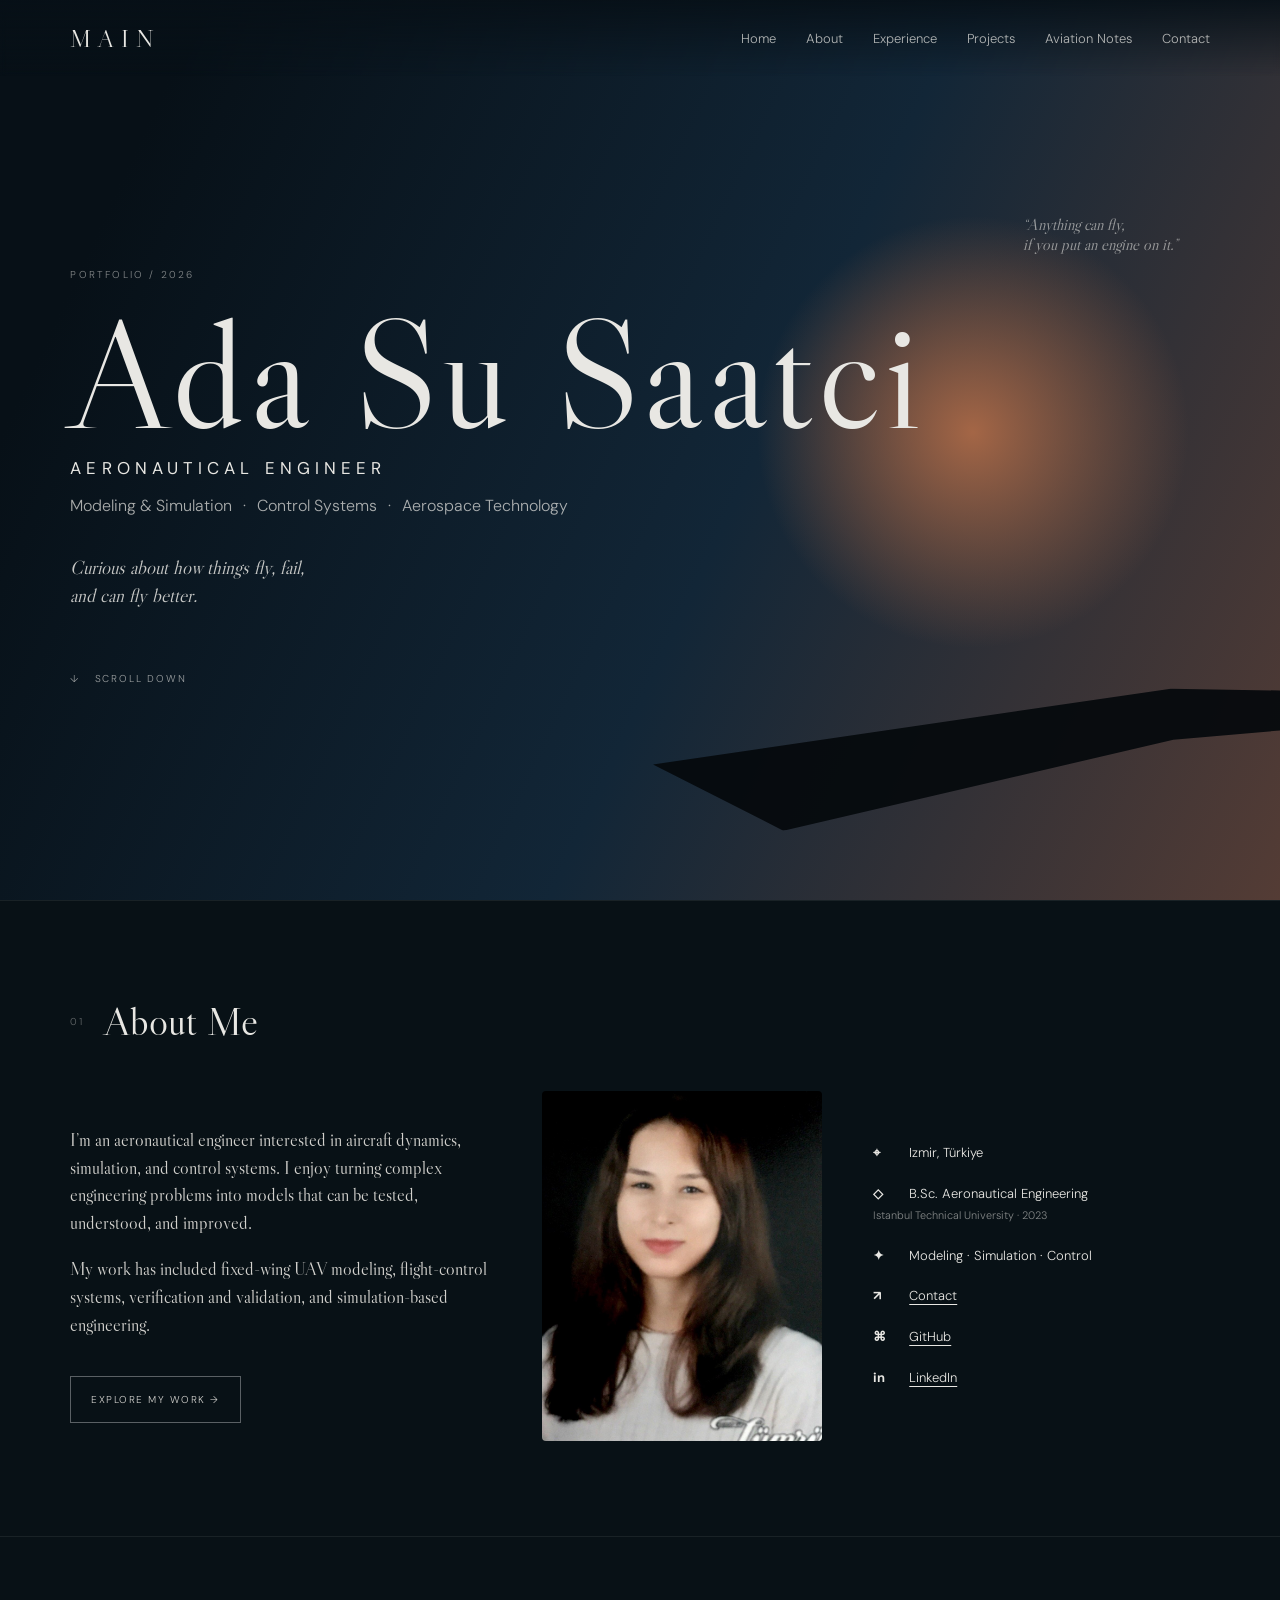
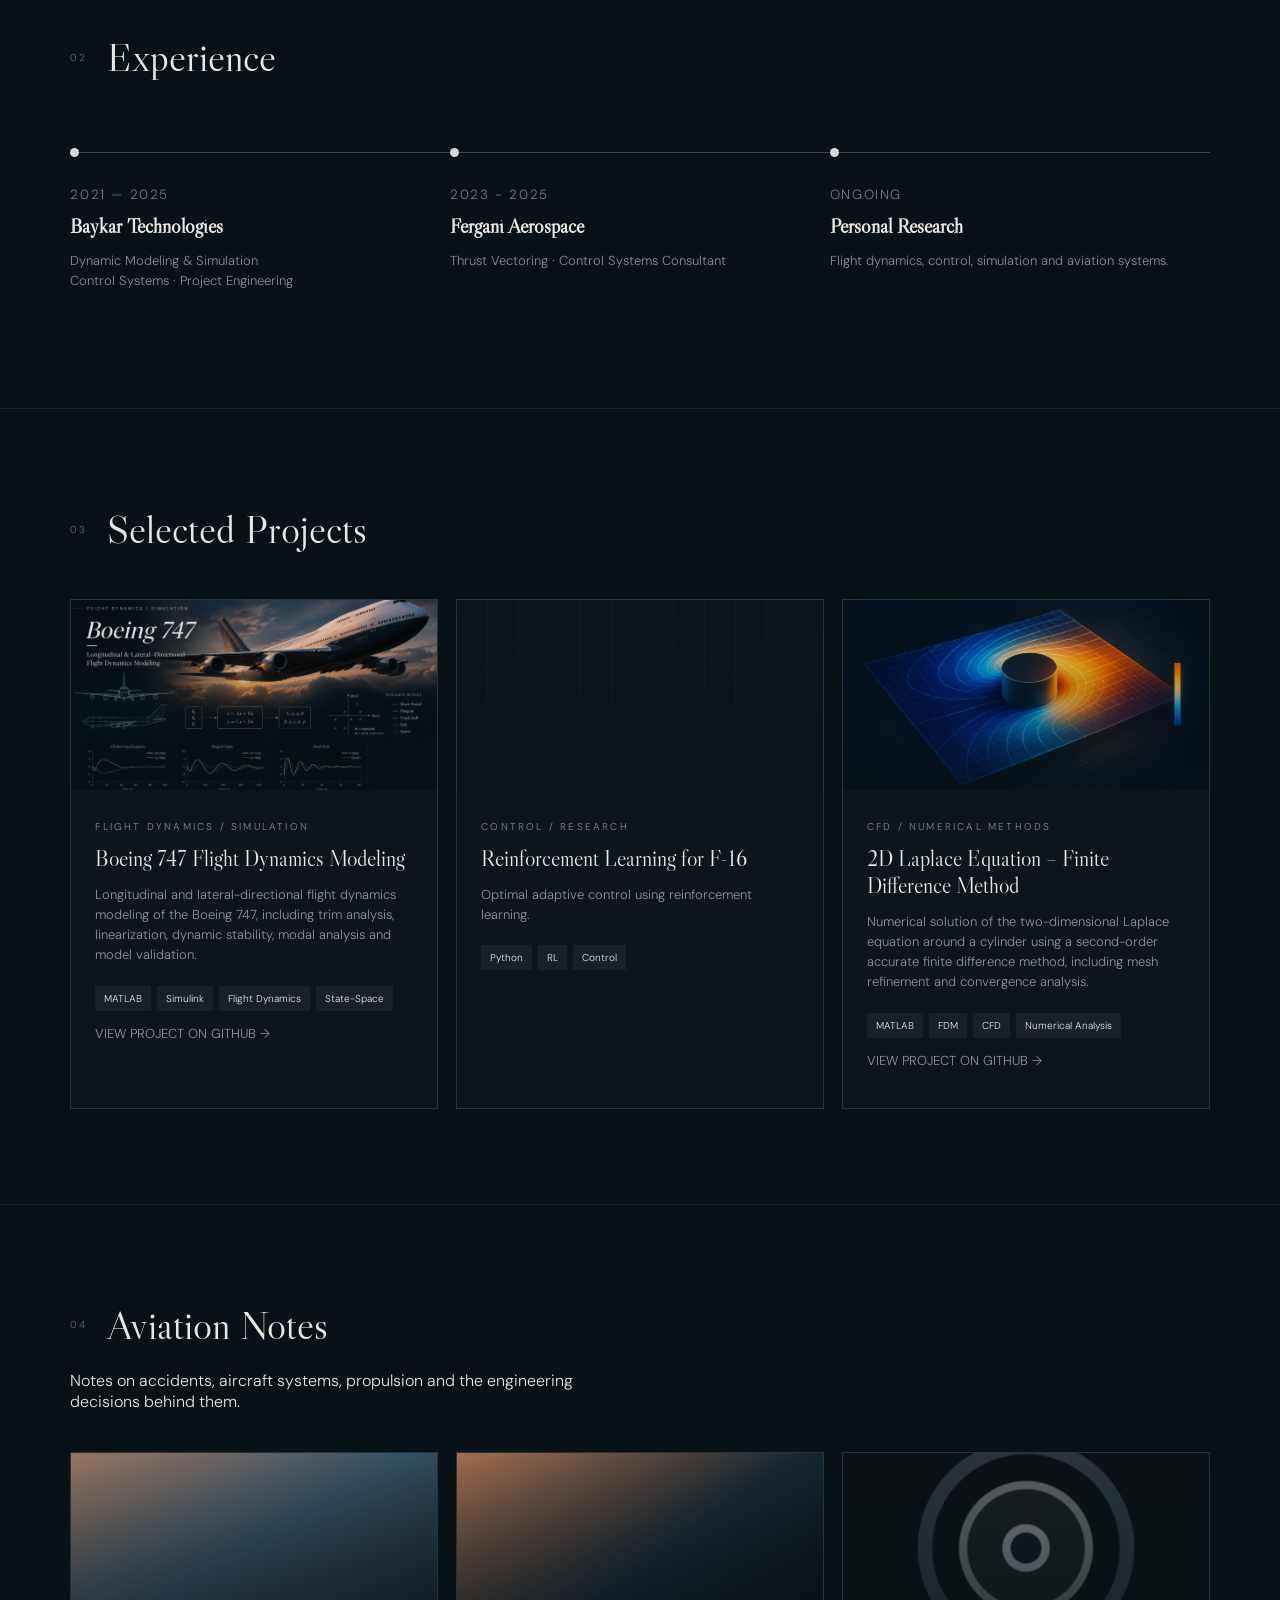
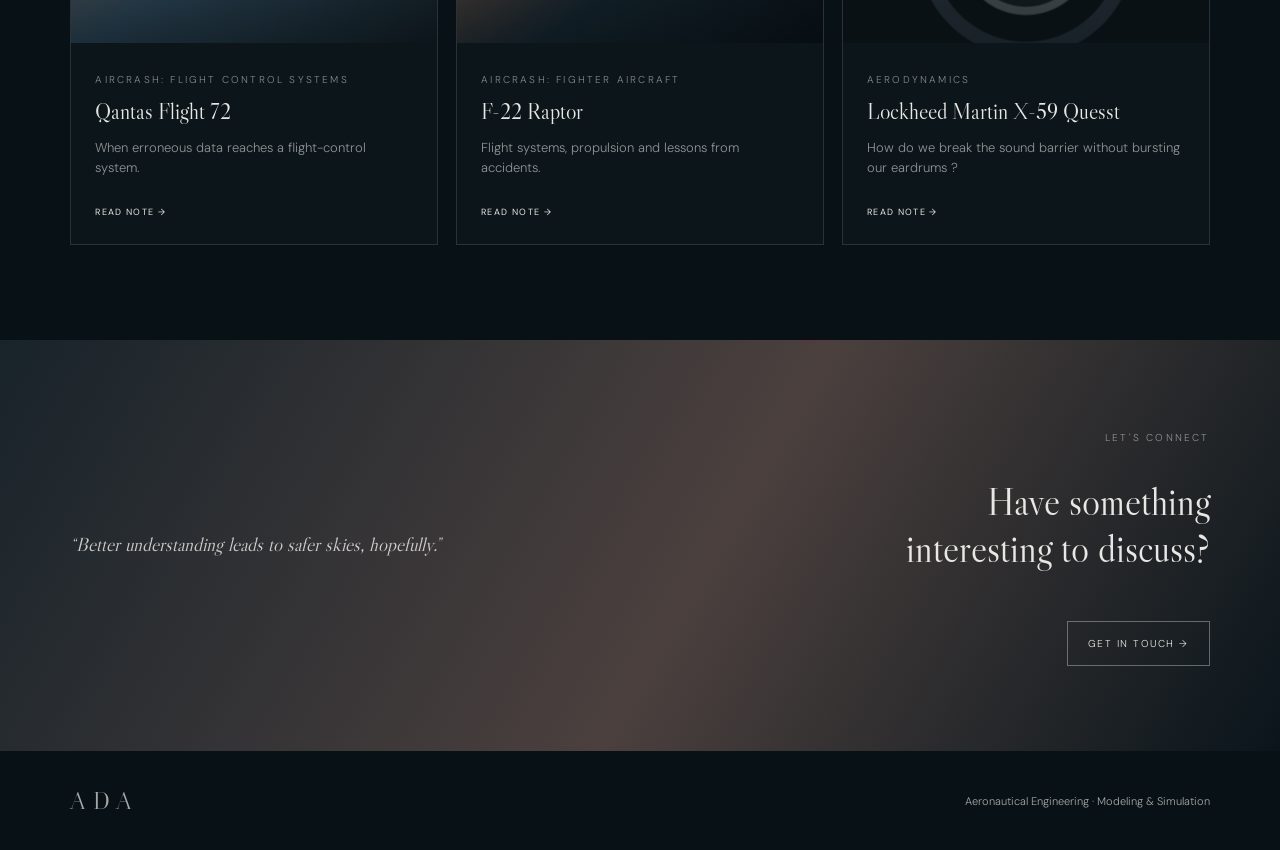
==== commit f1e4a8f6: "Update index.html" ====
--- a/index.html
+++ b/index.html
@@ -8,7 +8,7 @@
   <link rel="preconnect" href="https://fonts.googleapis.com">
   <link rel="preconnect" href="https://fonts.gstatic.com" crossorigin>
   <link href="https://fonts.googleapis.com/css2?family=DM+Sans:wght@300;400;500;600&family=Libre+Caslon+Display&display=swap" rel="stylesheet">
-  <link rel="stylesheet" href="./style.css?v=3">
+  <link rel="stylesheet" href="./style.css?v=4">
 </head>
 <body>
 <header class="nav">
--- a/style.css
+++ b/style.css
@@ -719,21 +719,19 @@
 /* =========================
    MOBILE
 ========================= */
+/* =========================
+   MOBILE
+========================= */
 
 @media (max-width: 800px) {
 
     .nav nav {
         display: none;
-
         position: absolute;
-
         top: 70px;
         right: 5vw;
-
         background: #0b151af5;
-
         padding: 25px;
-
         flex-direction: column;
     }
 
@@ -753,62 +751,48 @@
         display: none;
     }
 
-    .about-grid,
-.cards,
-.timeline {
-    grid-template-columns: 1fr;
-}
-
-.about-grid {
-    grid-template-columns: minmax(0, 1fr) 28% minmax(0, 0.8fr);
-    gap: 20px;
-} gap: 35px;
-    }
+    .cards,
+    .timeline {
+        grid-template-columns: 1fr;
+    }
+
+    .about-grid {
+        grid-template-columns: minmax(0, 1fr) 28% minmax(0, 0.8fr);
+        gap: 20px;
+    }
+
+    .timeline {
+        border-top: 0;
+    }
+
+    .timeline article {
+        border-left: 1px solid #ffffff38;
+        padding: 0 0 40px 30px;
+    }
+
+    .timeline .dot {
+        left: -5px;
+        top: 3px;
+    }
+
+    .contact {
+        display: block;
+    }
+
+    .contact > div {
+        text-align: left;
+        margin-top: 70px;
+    }
+
+    footer span {
+        display: none;
+    }
+}
 
 @media (max-width: 600px) {
+
     .about-grid {
         grid-template-columns: 1fr;
         gap: 35px;
     }
 }
-
-    .portrait {
-        max-width: 360px;
-    }
-
-    .timeline {
-        border-top: 0;
-    }
-
-    .timeline article {
-        border-left:
-            1px solid #ffffff38;
-
-        padding:
-            0
-            0
-            40px
-            30px;
-    }
-
-    .timeline .dot {
-        left: -5px;
-        top: 3px;
-    }
-
-    .contact {
-        display: block;
-    }
-
-    .contact > div {
-        text-align: left;
-
-        margin-top: 70px;
-    }
-
-    footer span {
-        display: none;
-    }
-
-
-
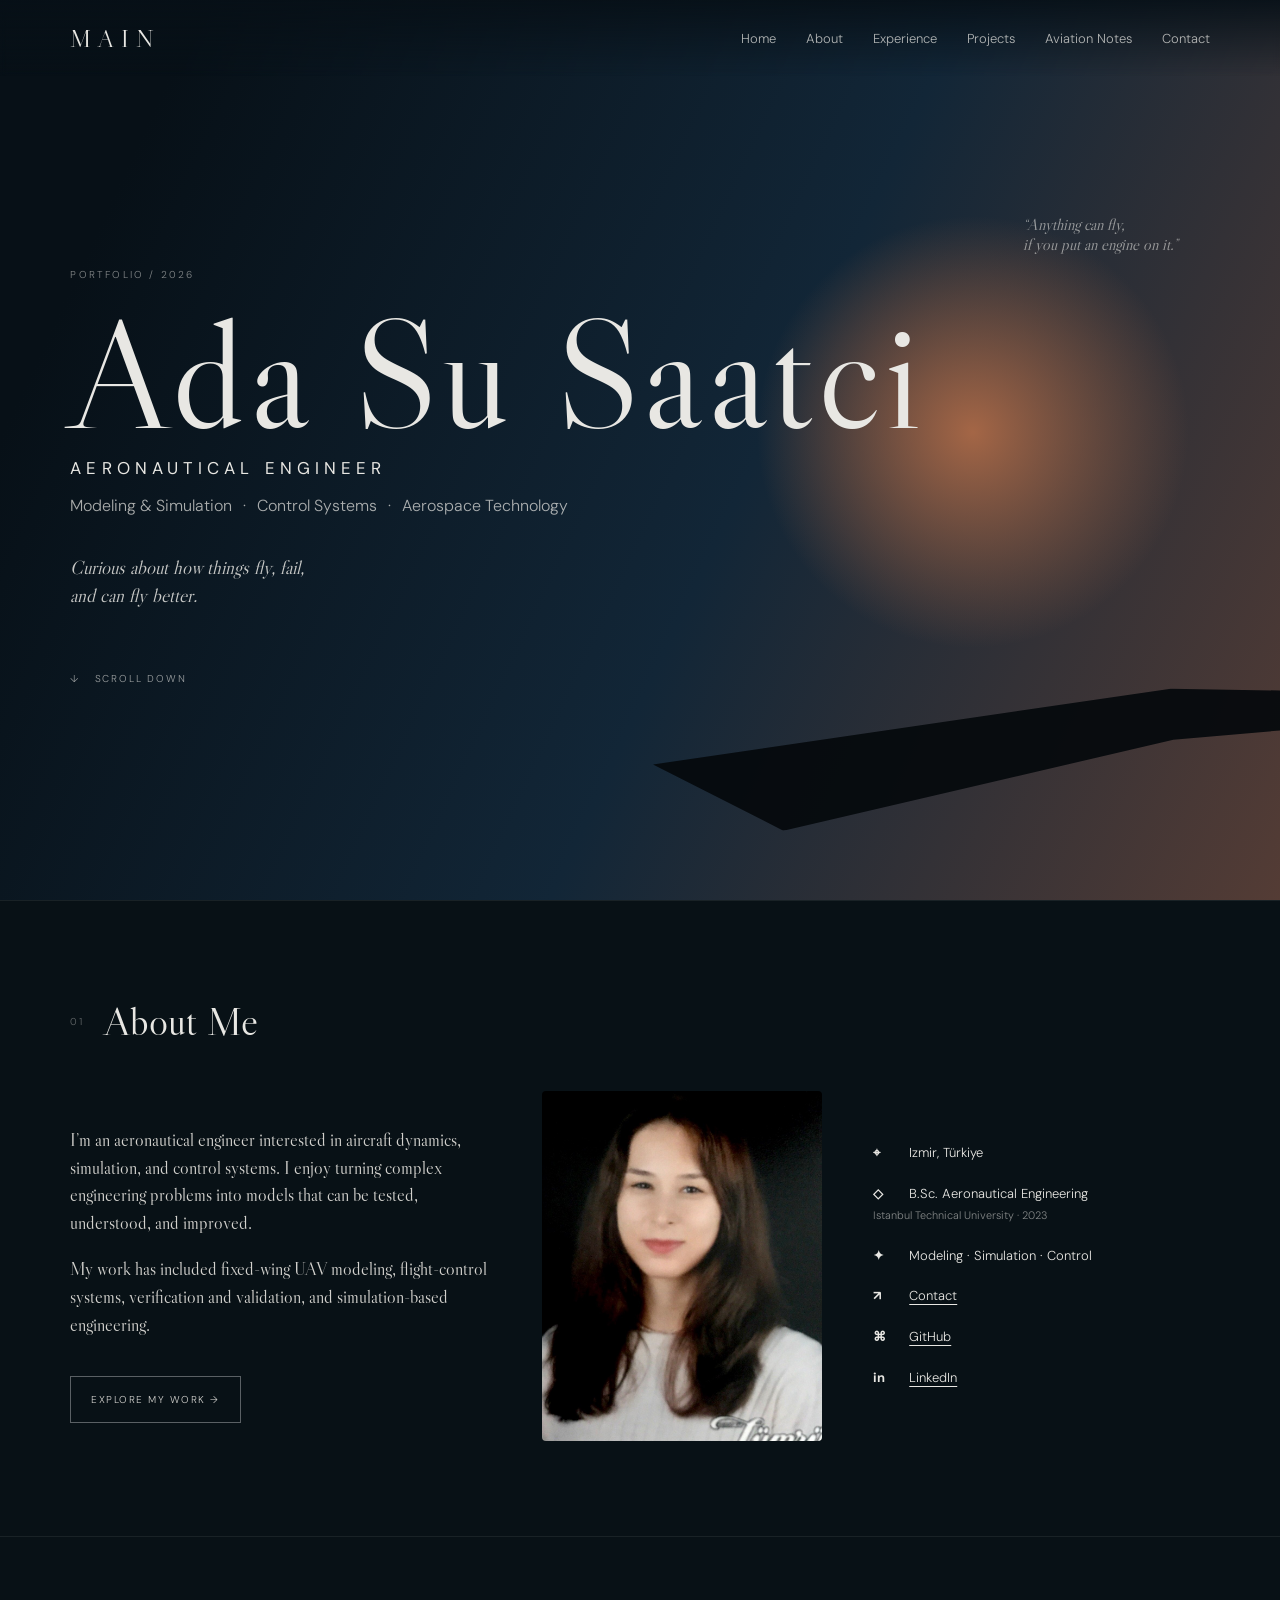
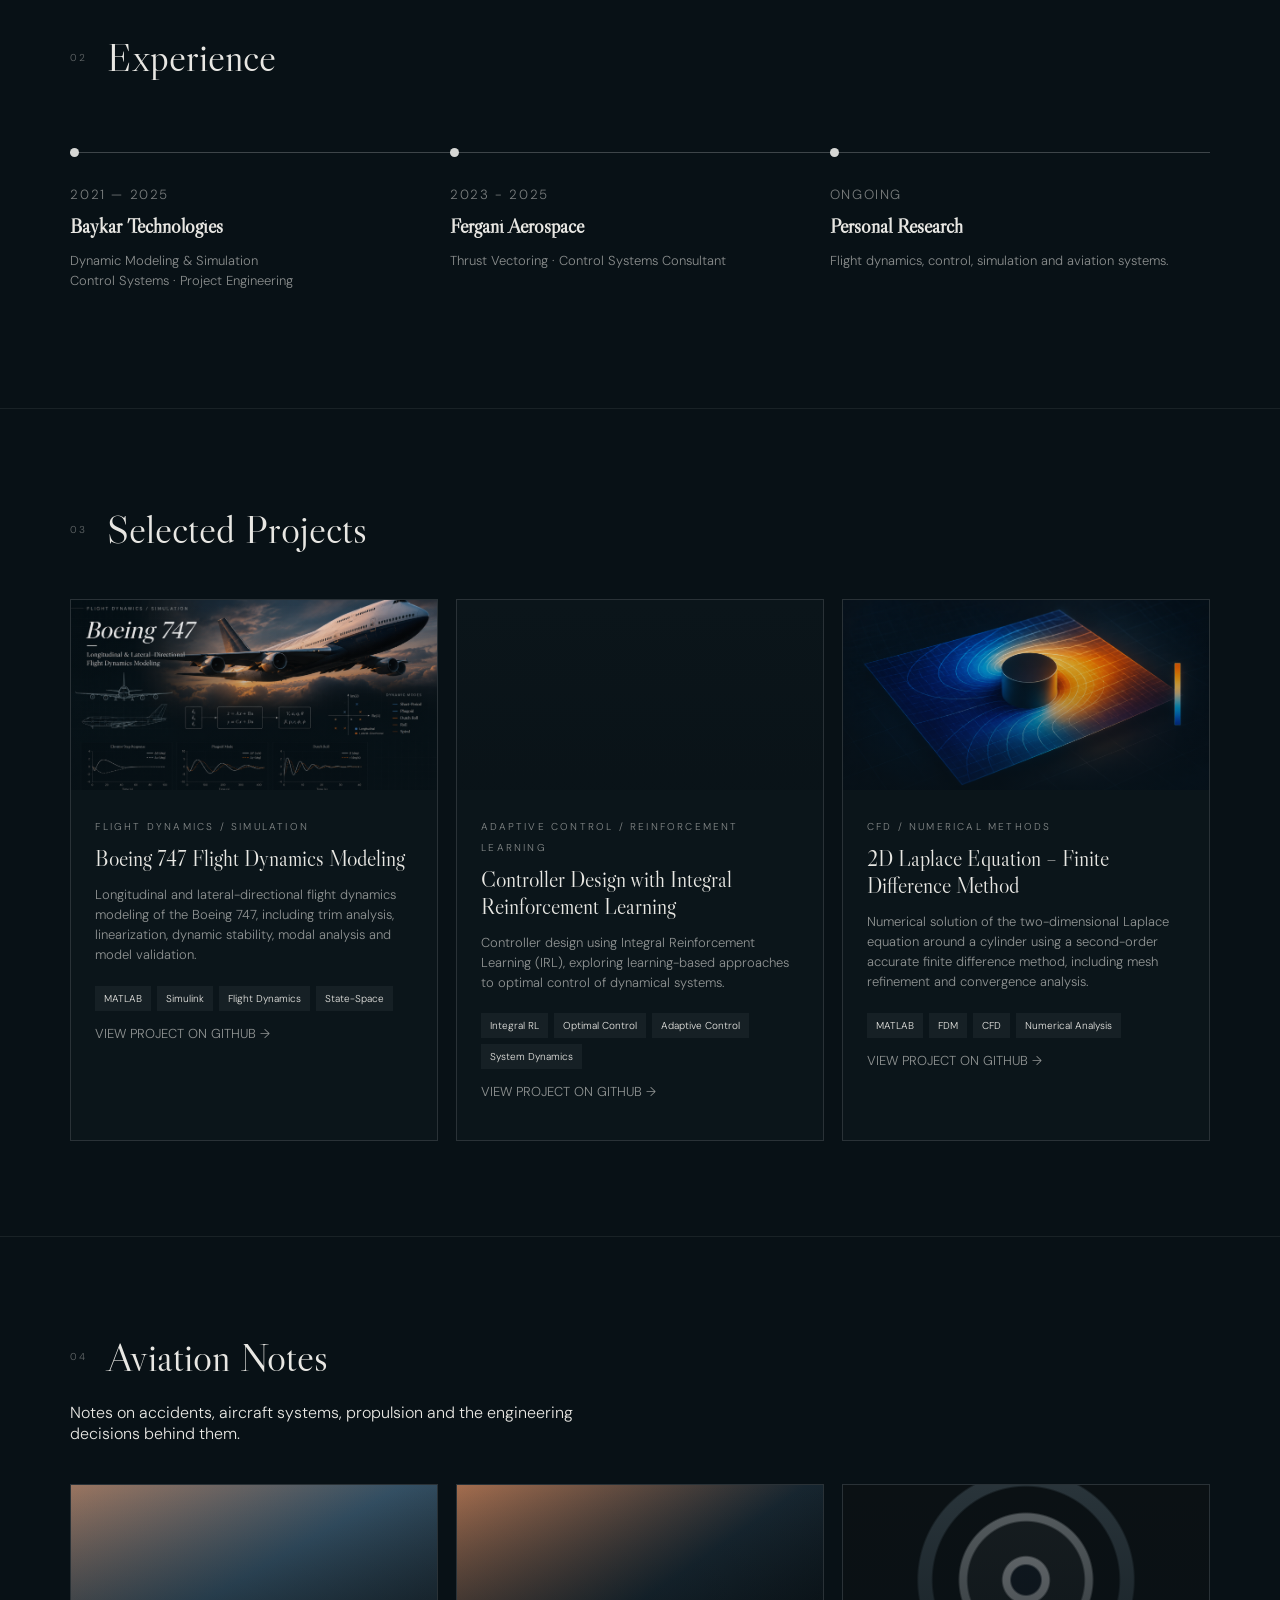
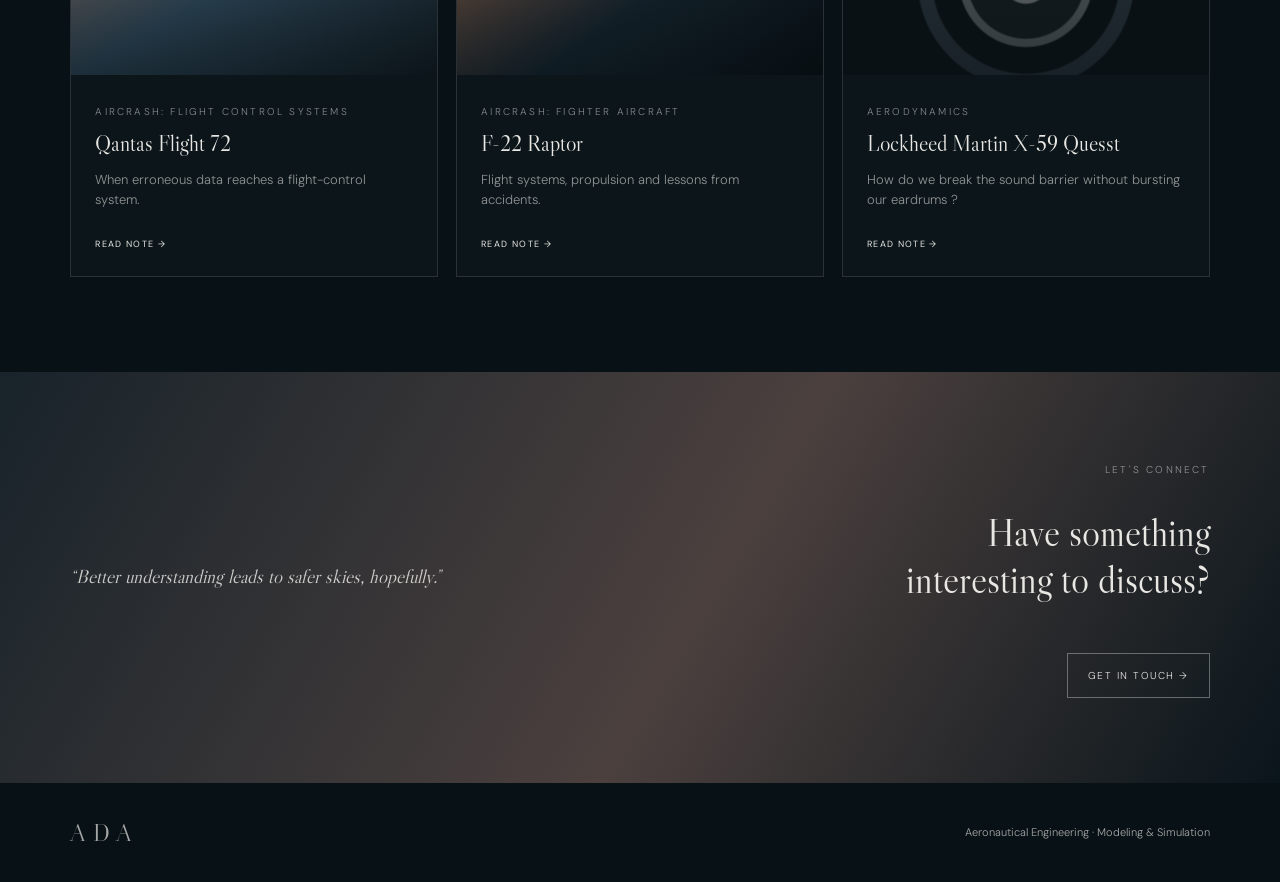
==== commit 62772199: "Update index.html" ====
--- a/index.html
+++ b/index.html
@@ -102,7 +102,36 @@
 
     </div>
 </a>
-    <article class="card reveal"><div class="card-img equations"></div><div class="card-body"><small>CONTROL / RESEARCH</small><h3>Reinforcement Learning for F-16</h3><p>Optimal adaptive control using reinforcement learning.</p><div class="tags"><span>Python</span><span>RL</span><span>Control</span></div></div></article>
+    <a class="card reveal"
+   href="GITHUB_REPOSITORY_URL"
+   target="_blank"
+   rel="noopener noreferrer">
+
+    <div class="card-img integral-rl"></div>
+
+    <div class="card-body">
+
+        <small>ADAPTIVE CONTROL / REINFORCEMENT LEARNING</small>
+
+        <h3>Controller Design with Integral Reinforcement Learning</h3>
+
+        <p>
+            Controller design using Integral Reinforcement
+            Learning (IRL), exploring learning-based approaches
+            to optimal control of dynamical systems.
+        </p>
+
+        <div class="tags">
+            <span>Integral RL</span>
+            <span>Optimal Control</span>
+            <span>Adaptive Control</span>
+            <span>System Dynamics</span>
+        </div>
+
+        <p class="project-link">VIEW PROJECT ON GITHUB →</p>
+
+    </div>
+</a>
     <a class="card reveal"
    href="https://github.com/adasusaatci/2D_Laplace_Equation_FDM"
    target="_blank"
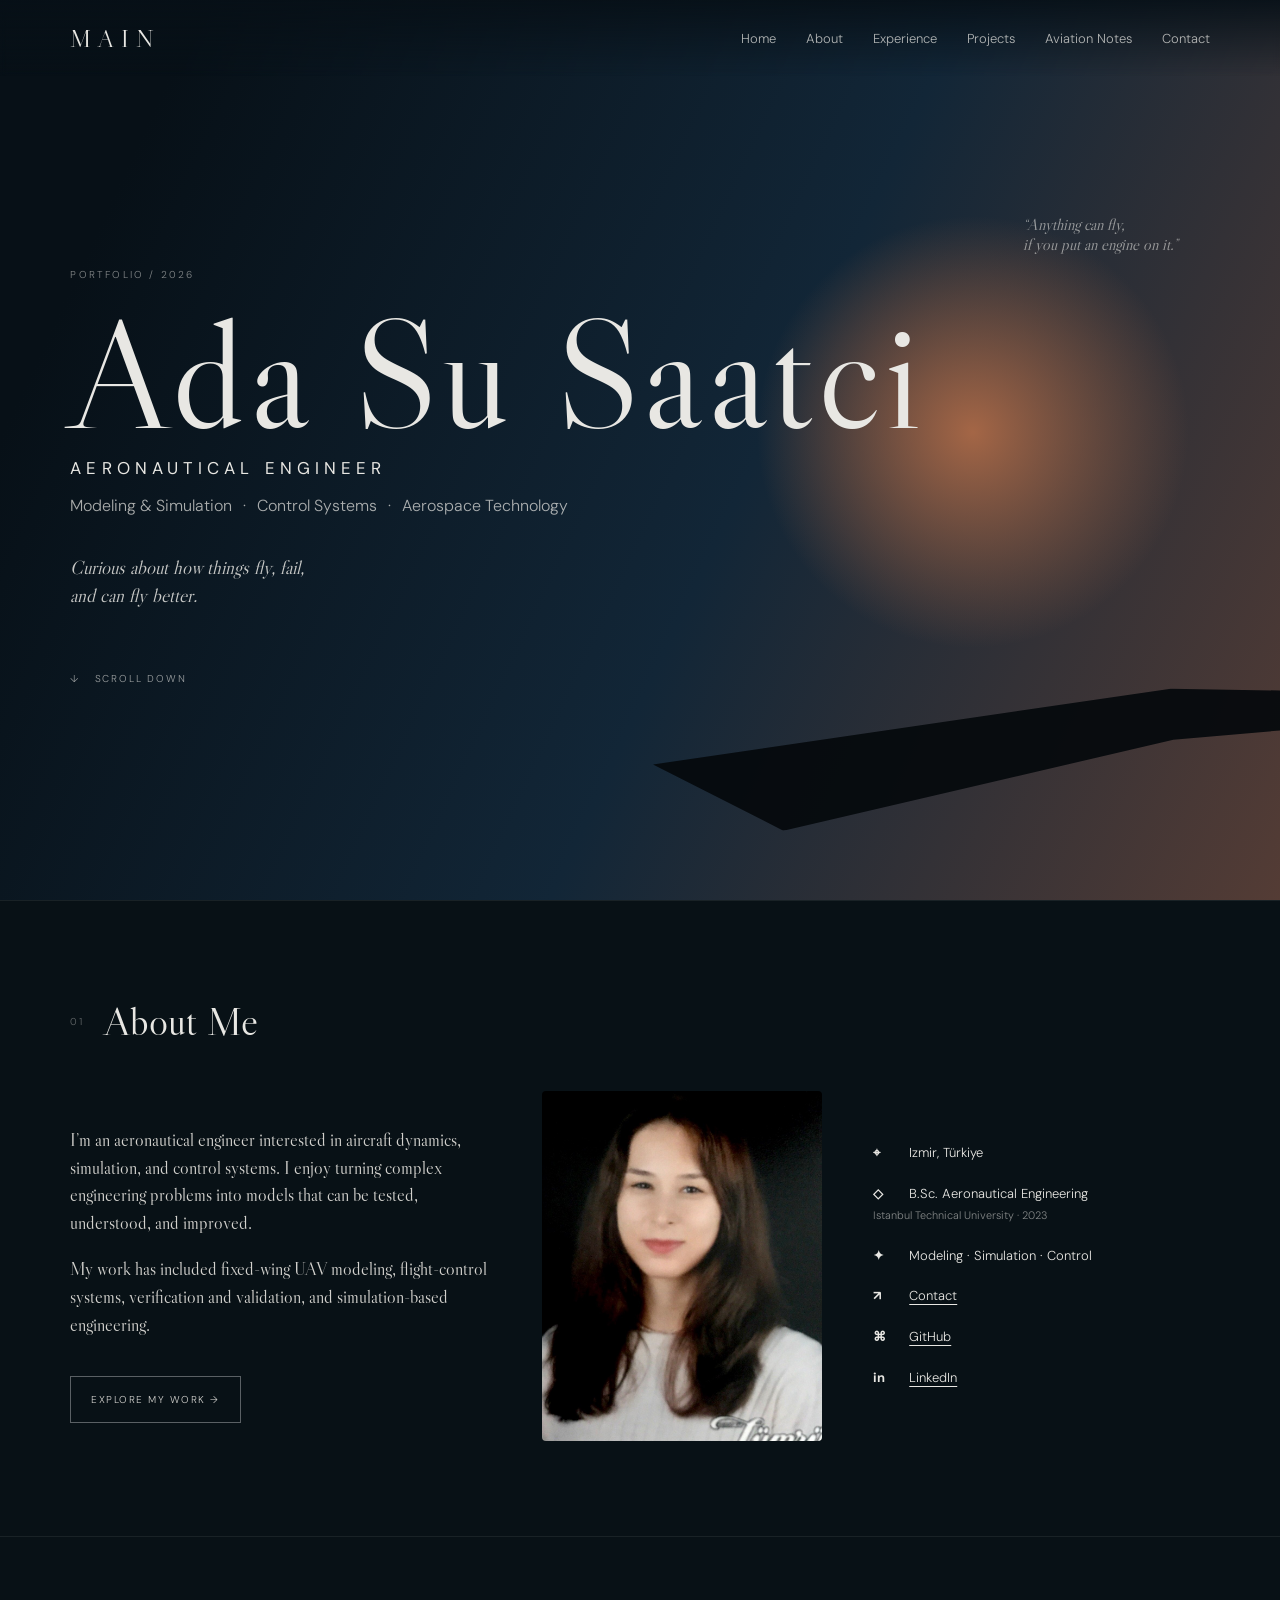
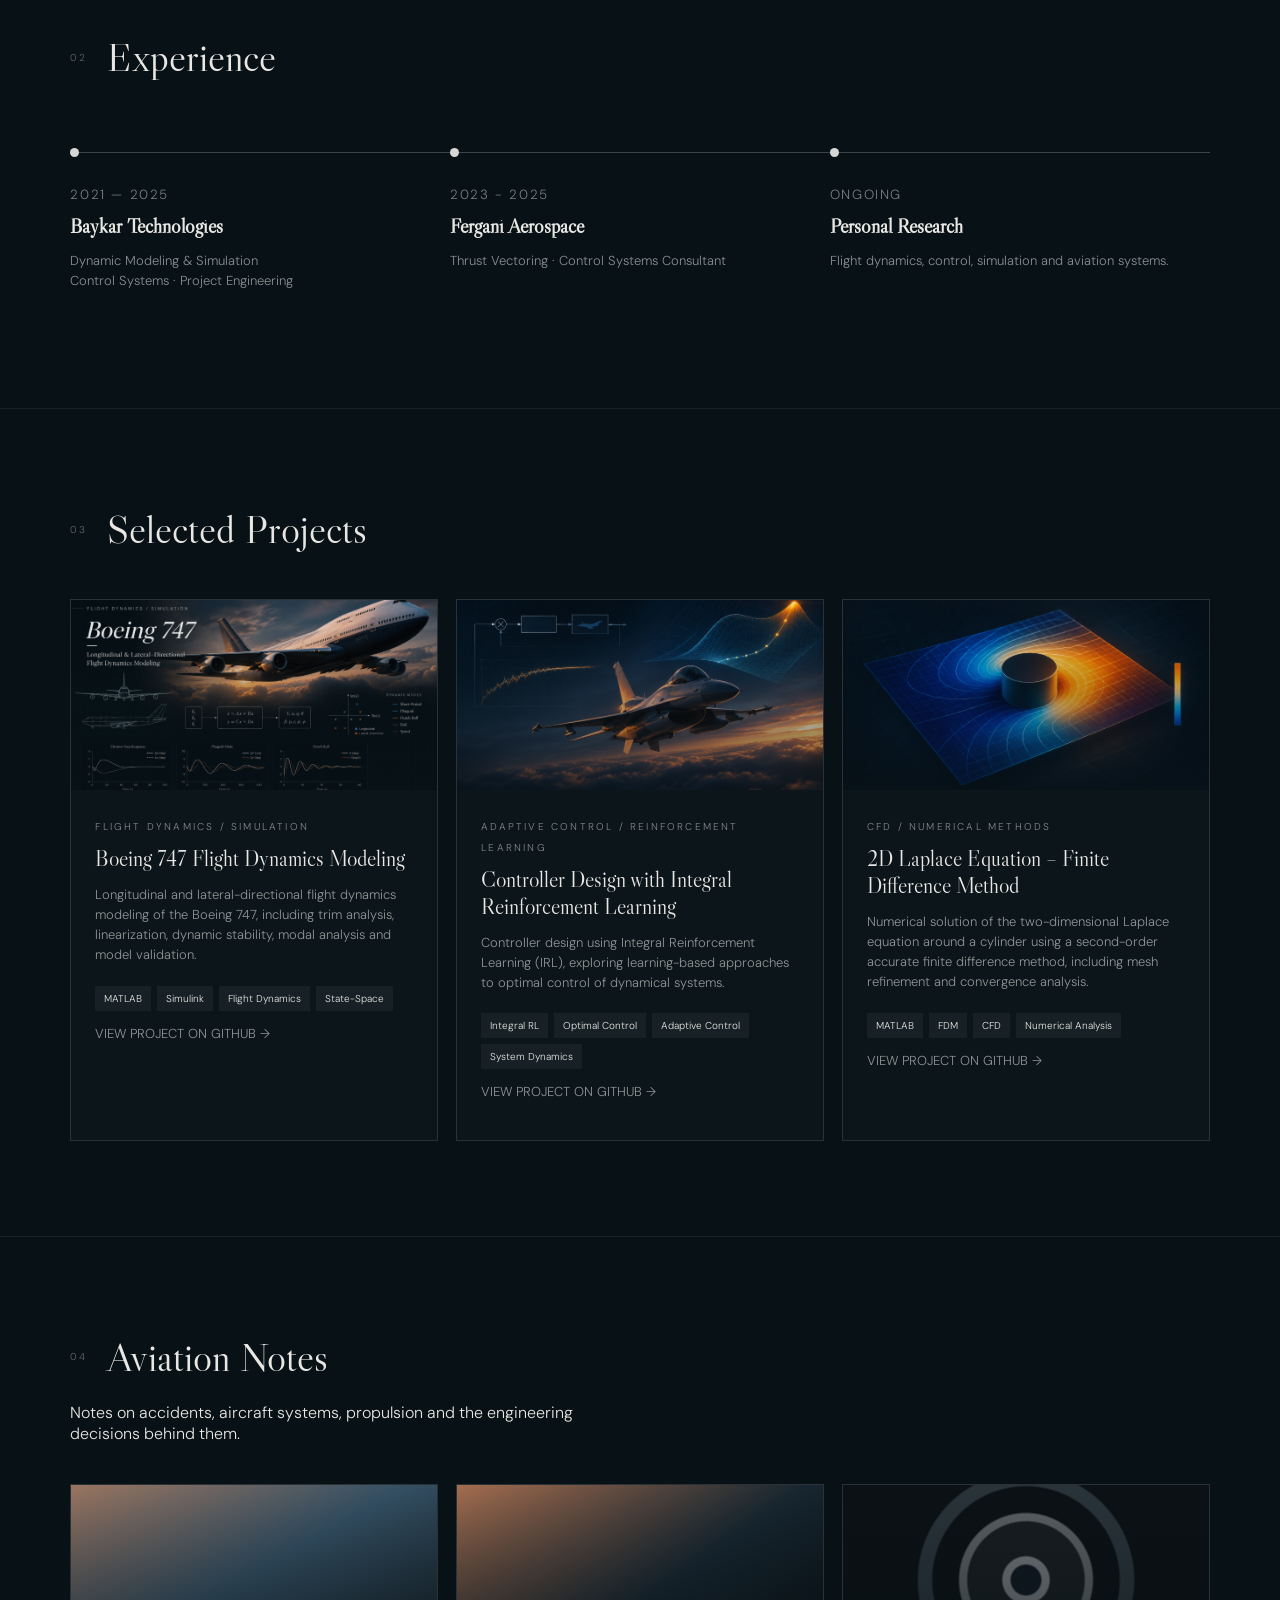
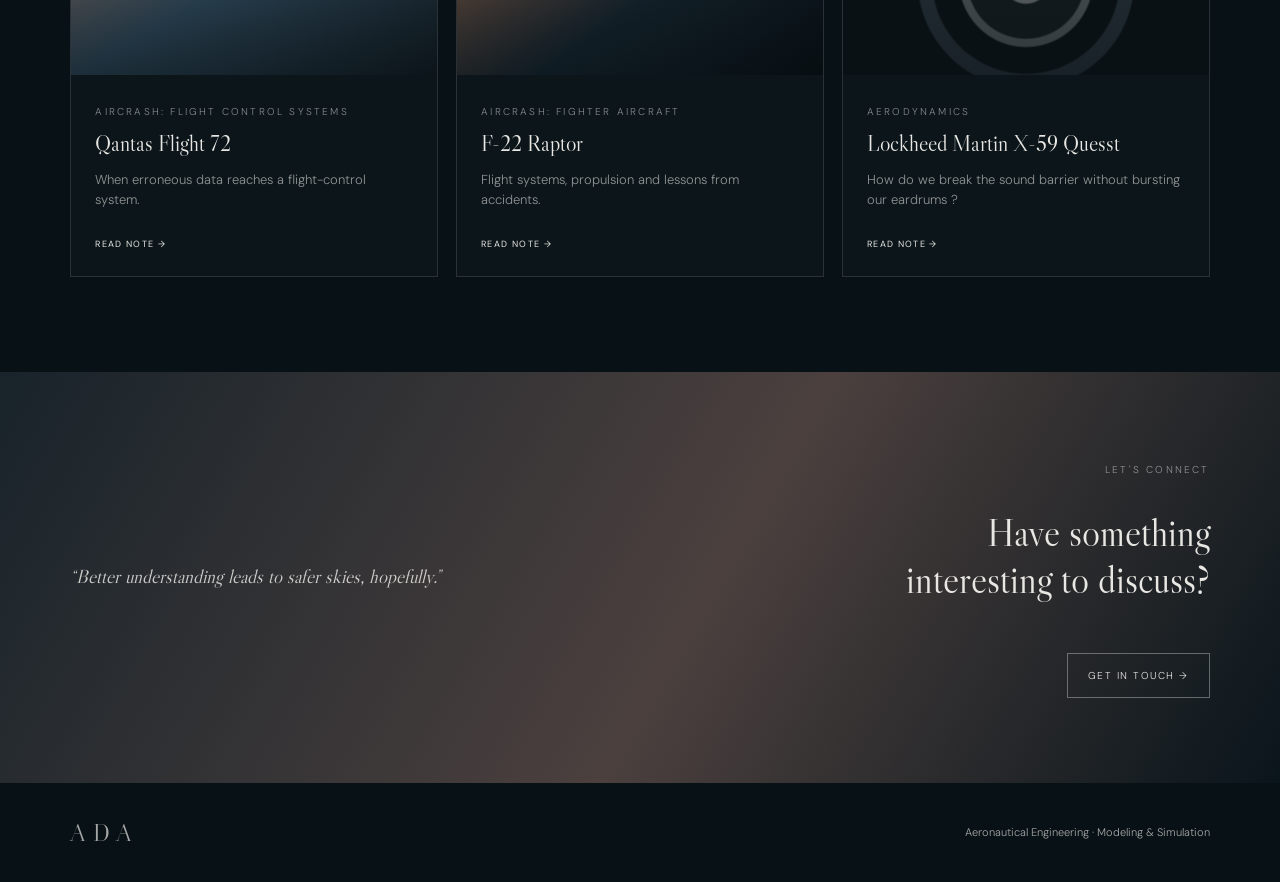
==== commit 59e689b9: "Update index.html" ====
--- a/index.html
+++ b/index.html
@@ -103,7 +103,7 @@
     </div>
 </a>
     <a class="card reveal"
-   href="GITHUB_REPOSITORY_URL"
+   href="https://github.com/adasusaatci/Integral_Reinforcement_Learning_Control"
    target="_blank"
    rel="noopener noreferrer">
 
--- a/style.css
+++ b/style.css
@@ -516,6 +516,11 @@
     background-size: cover;
     background-position: center;
 }
+.integral-rl {
+    background-image: url("images/integral-rl.png");
+    background-size: cover;
+    background-position: center;
+}
 .laplace-fdm {
     background-image: url("images/laplace-fdm.png");
     background-size: cover;
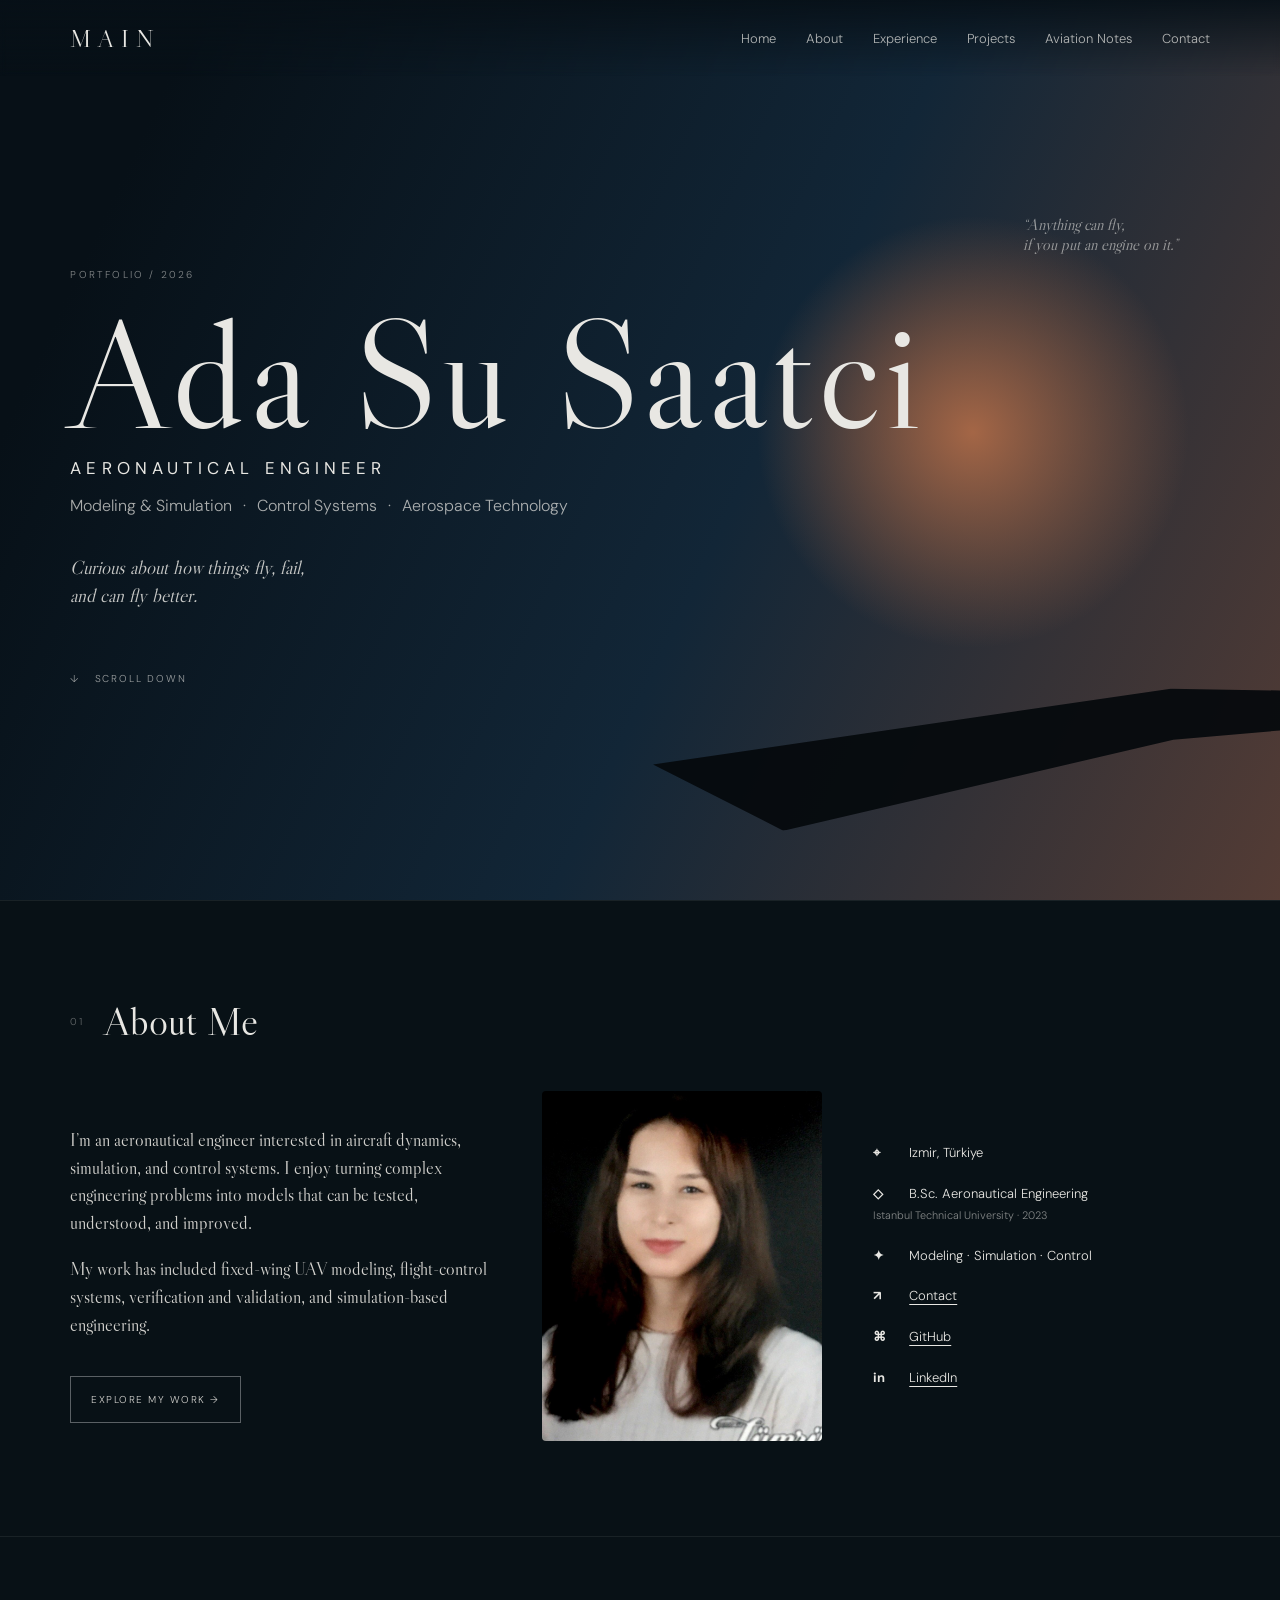
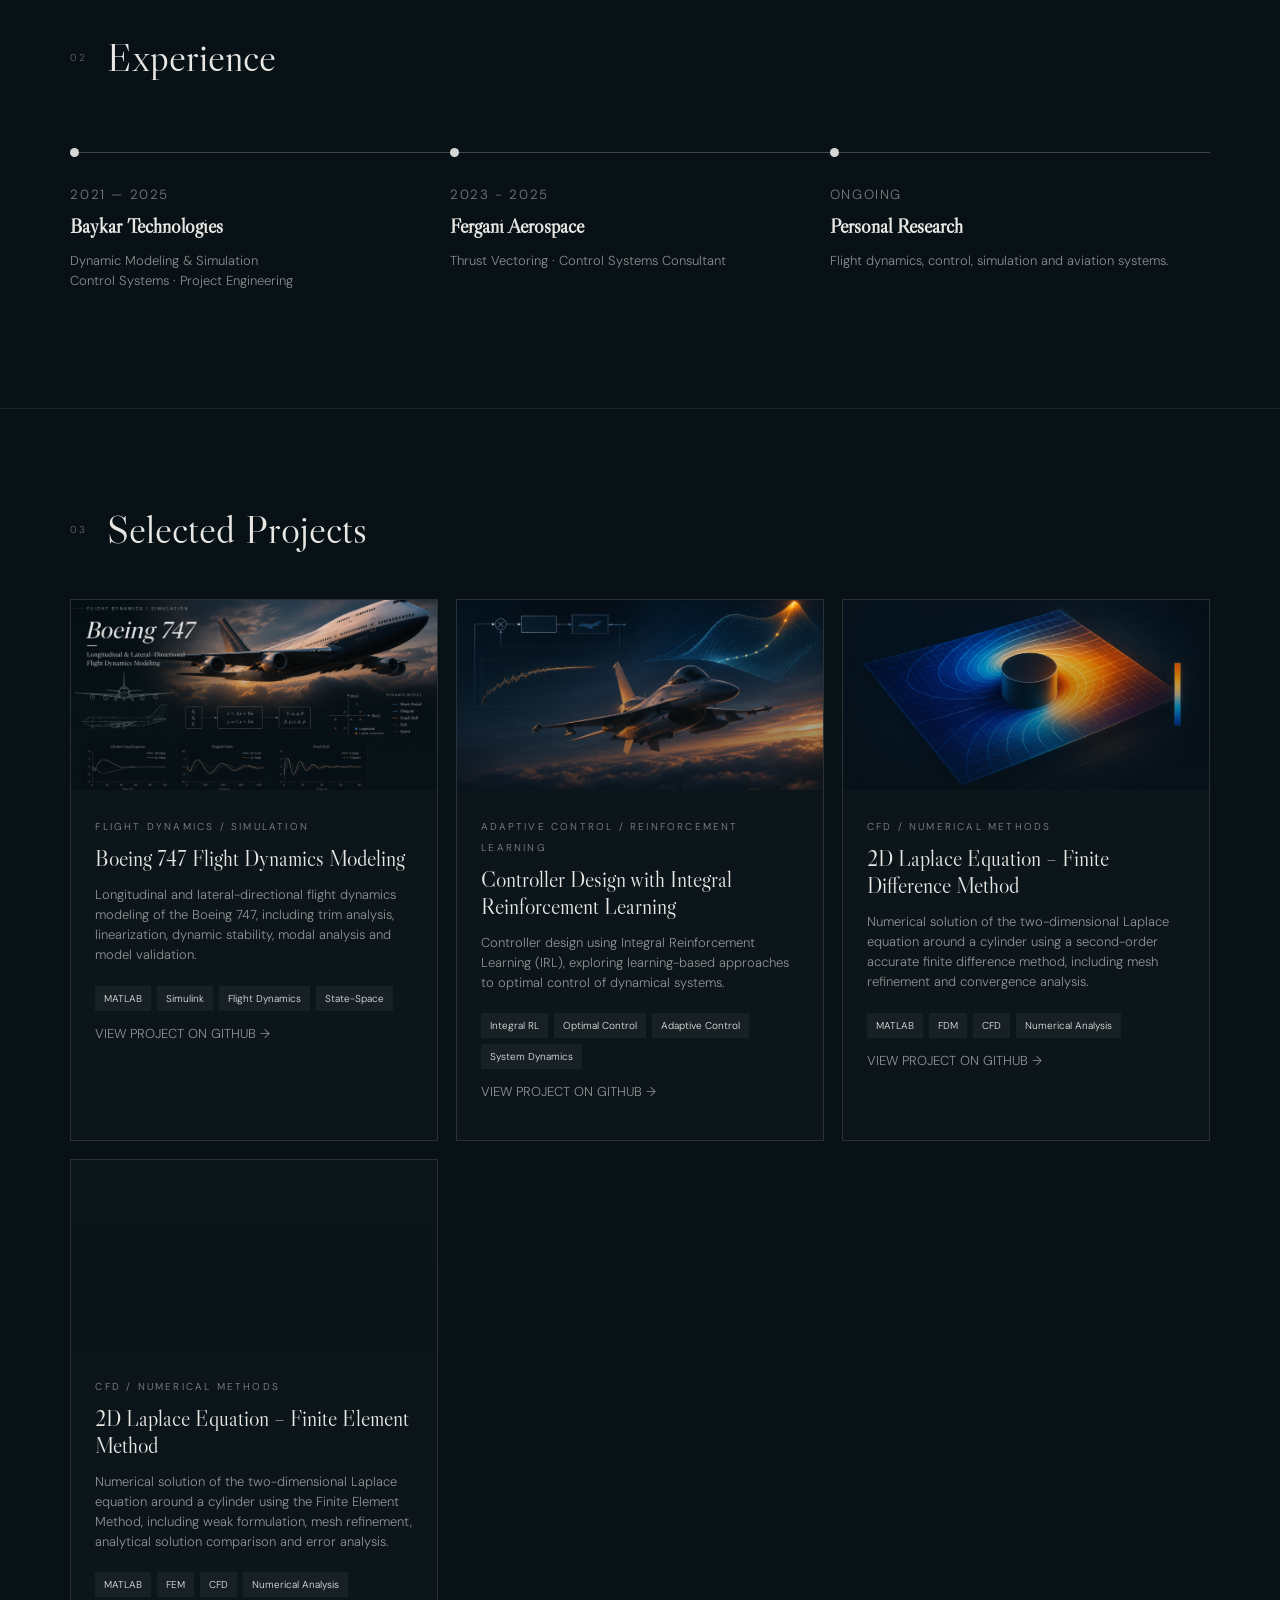
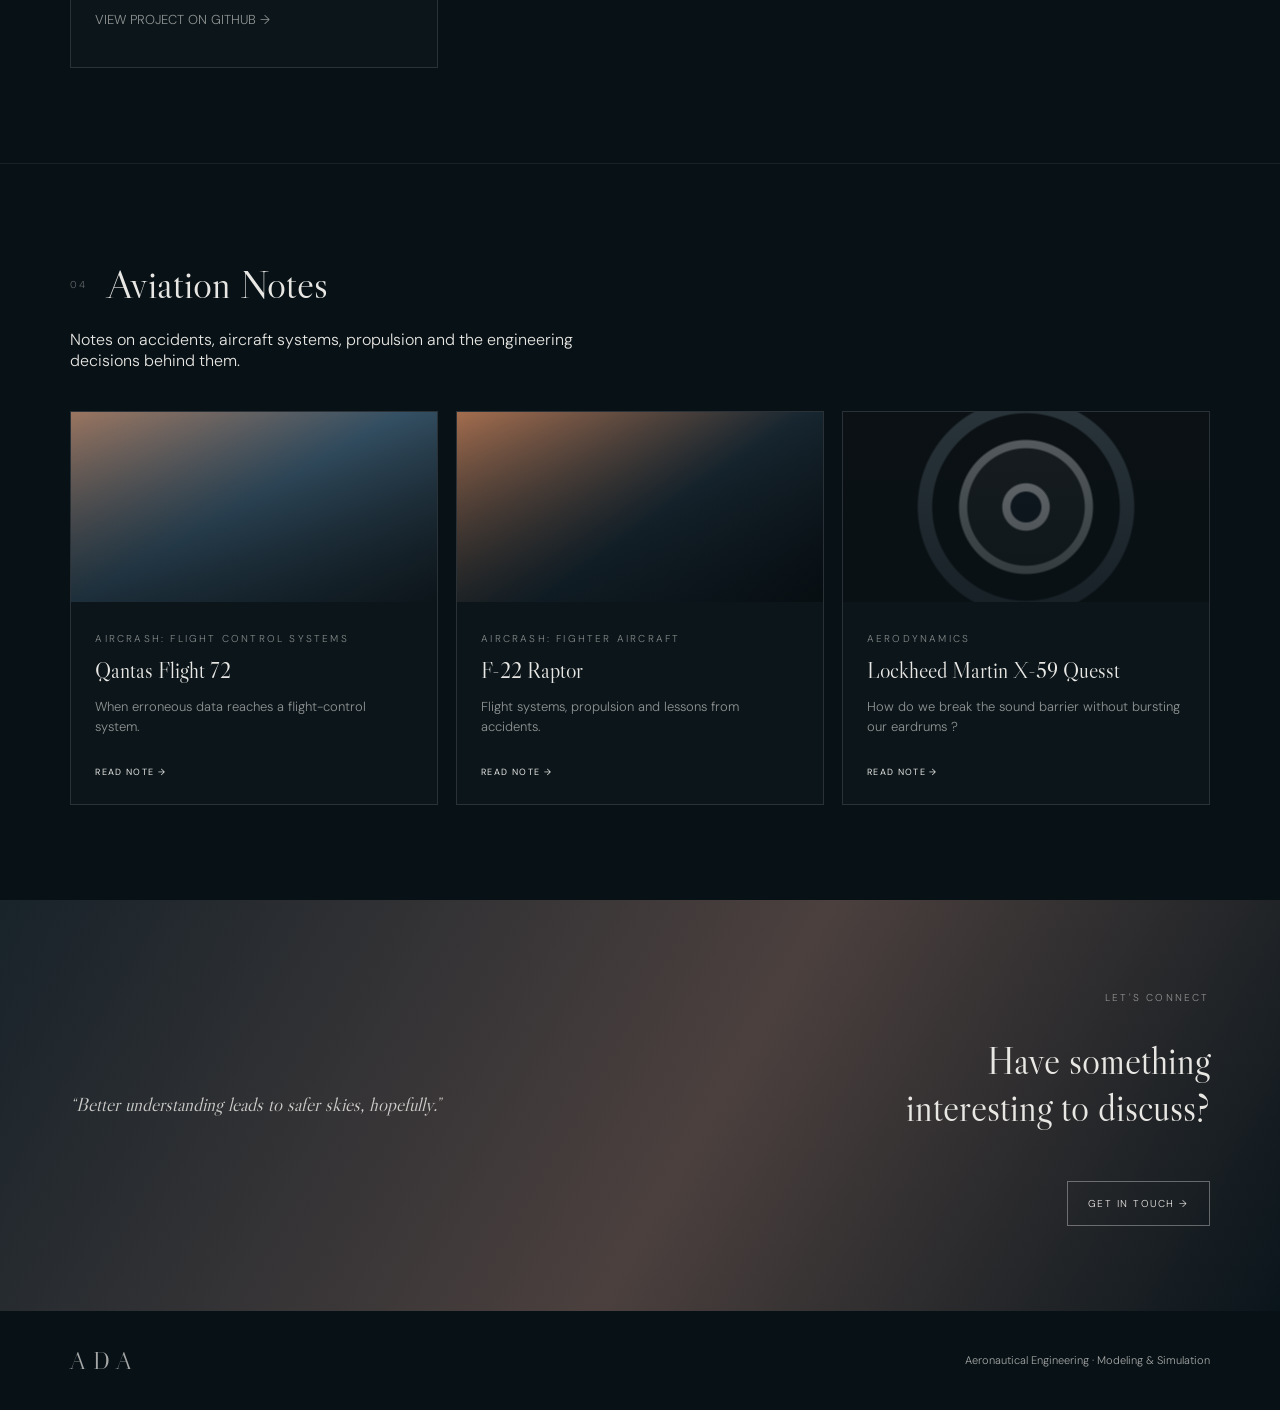
==== commit bb26562d: "Update index.html" ====
--- a/index.html
+++ b/index.html
@@ -163,6 +163,37 @@
 
     </div>
 </a>
+    <a class="card reveal"
+   href="https://github.com/adasusaatci/2D_Laplace_Equation_FEM"
+   target="_blank"
+   rel="noopener noreferrer">
+
+    <div class="card-img laplace-fem"></div>
+
+    <div class="card-body">
+
+        <small>CFD / NUMERICAL METHODS</small>
+
+        <h3>2D Laplace Equation – Finite Element Method</h3>
+
+        <p>
+            Numerical solution of the two-dimensional Laplace
+            equation around a cylinder using the Finite Element
+            Method, including weak formulation, mesh refinement,
+            analytical solution comparison and error analysis.
+        </p>
+
+        <div class="tags">
+            <span>MATLAB</span>
+            <span>FEM</span>
+            <span>CFD</span>
+            <span>Numerical Analysis</span>
+        </div>
+
+        <p class="project-link">VIEW PROJECT ON GITHUB →</p>
+
+    </div>
+</a>
   </div>
 </section>
 
